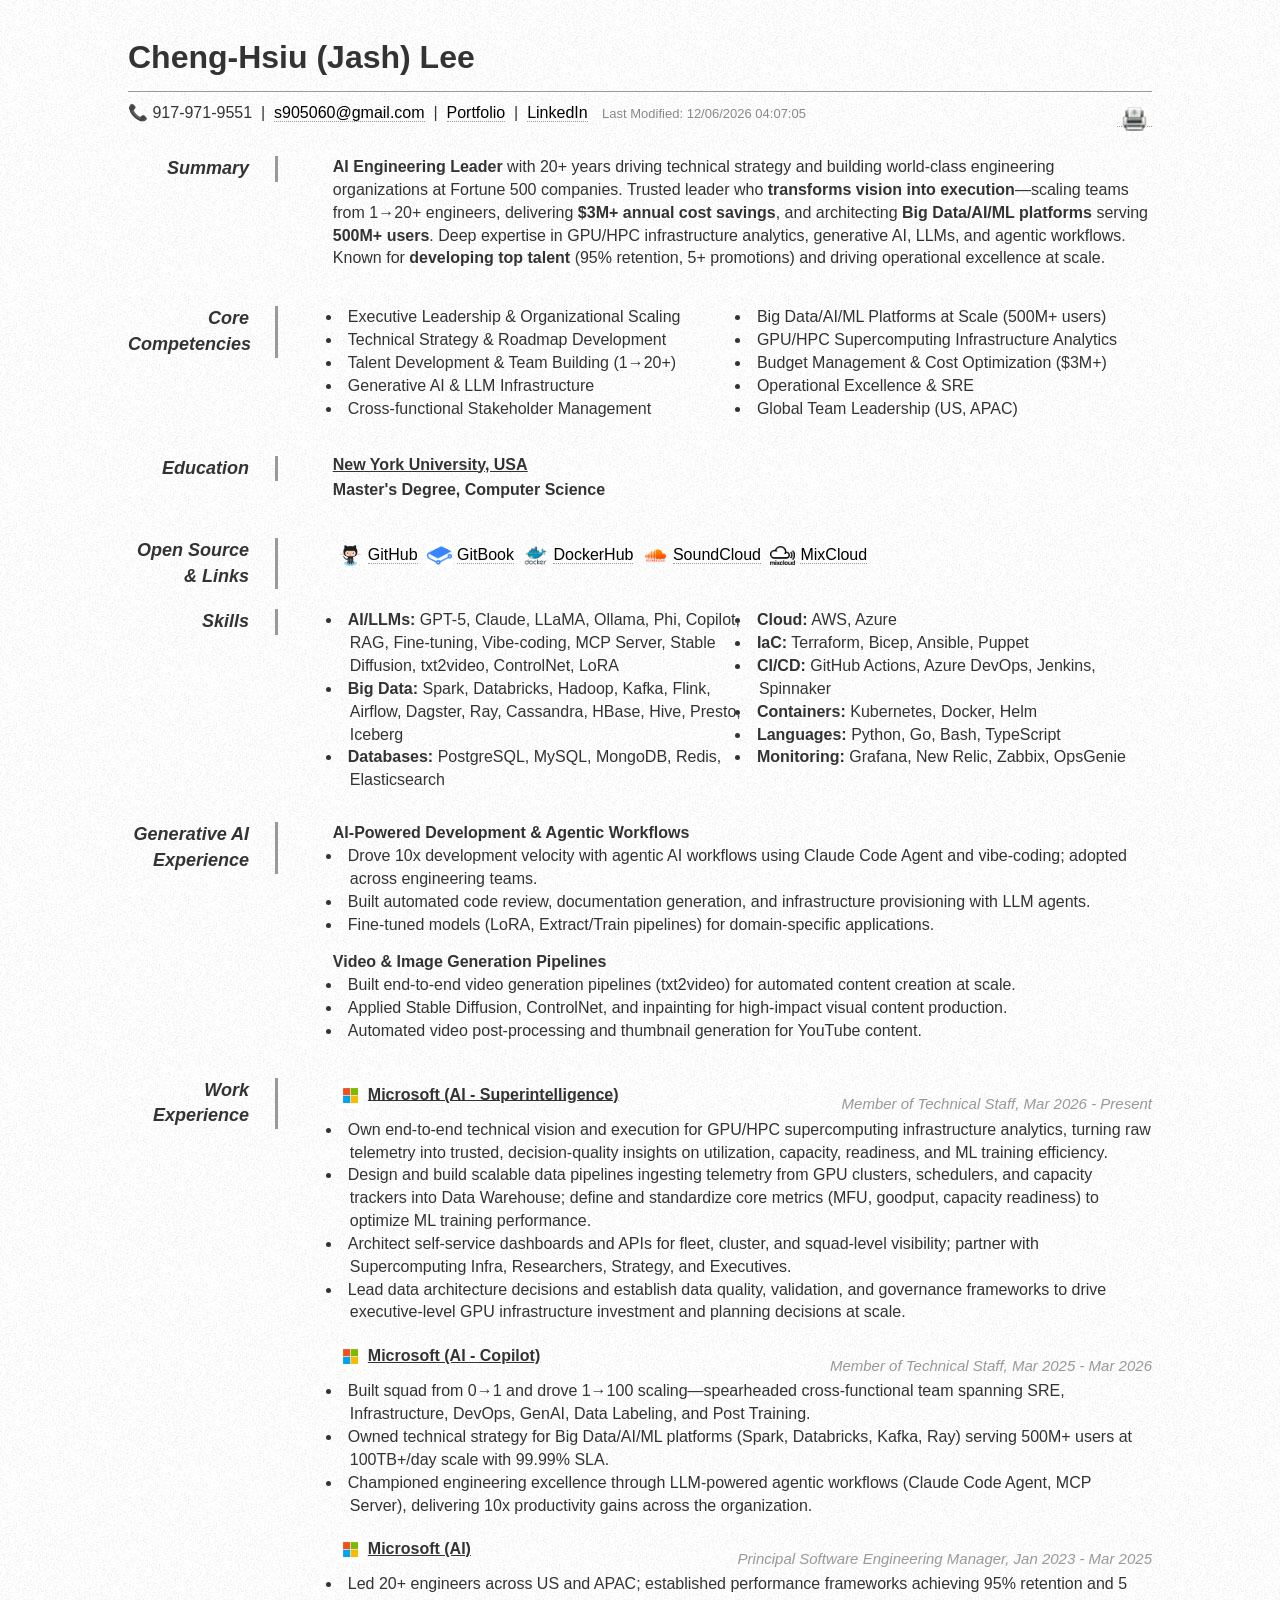
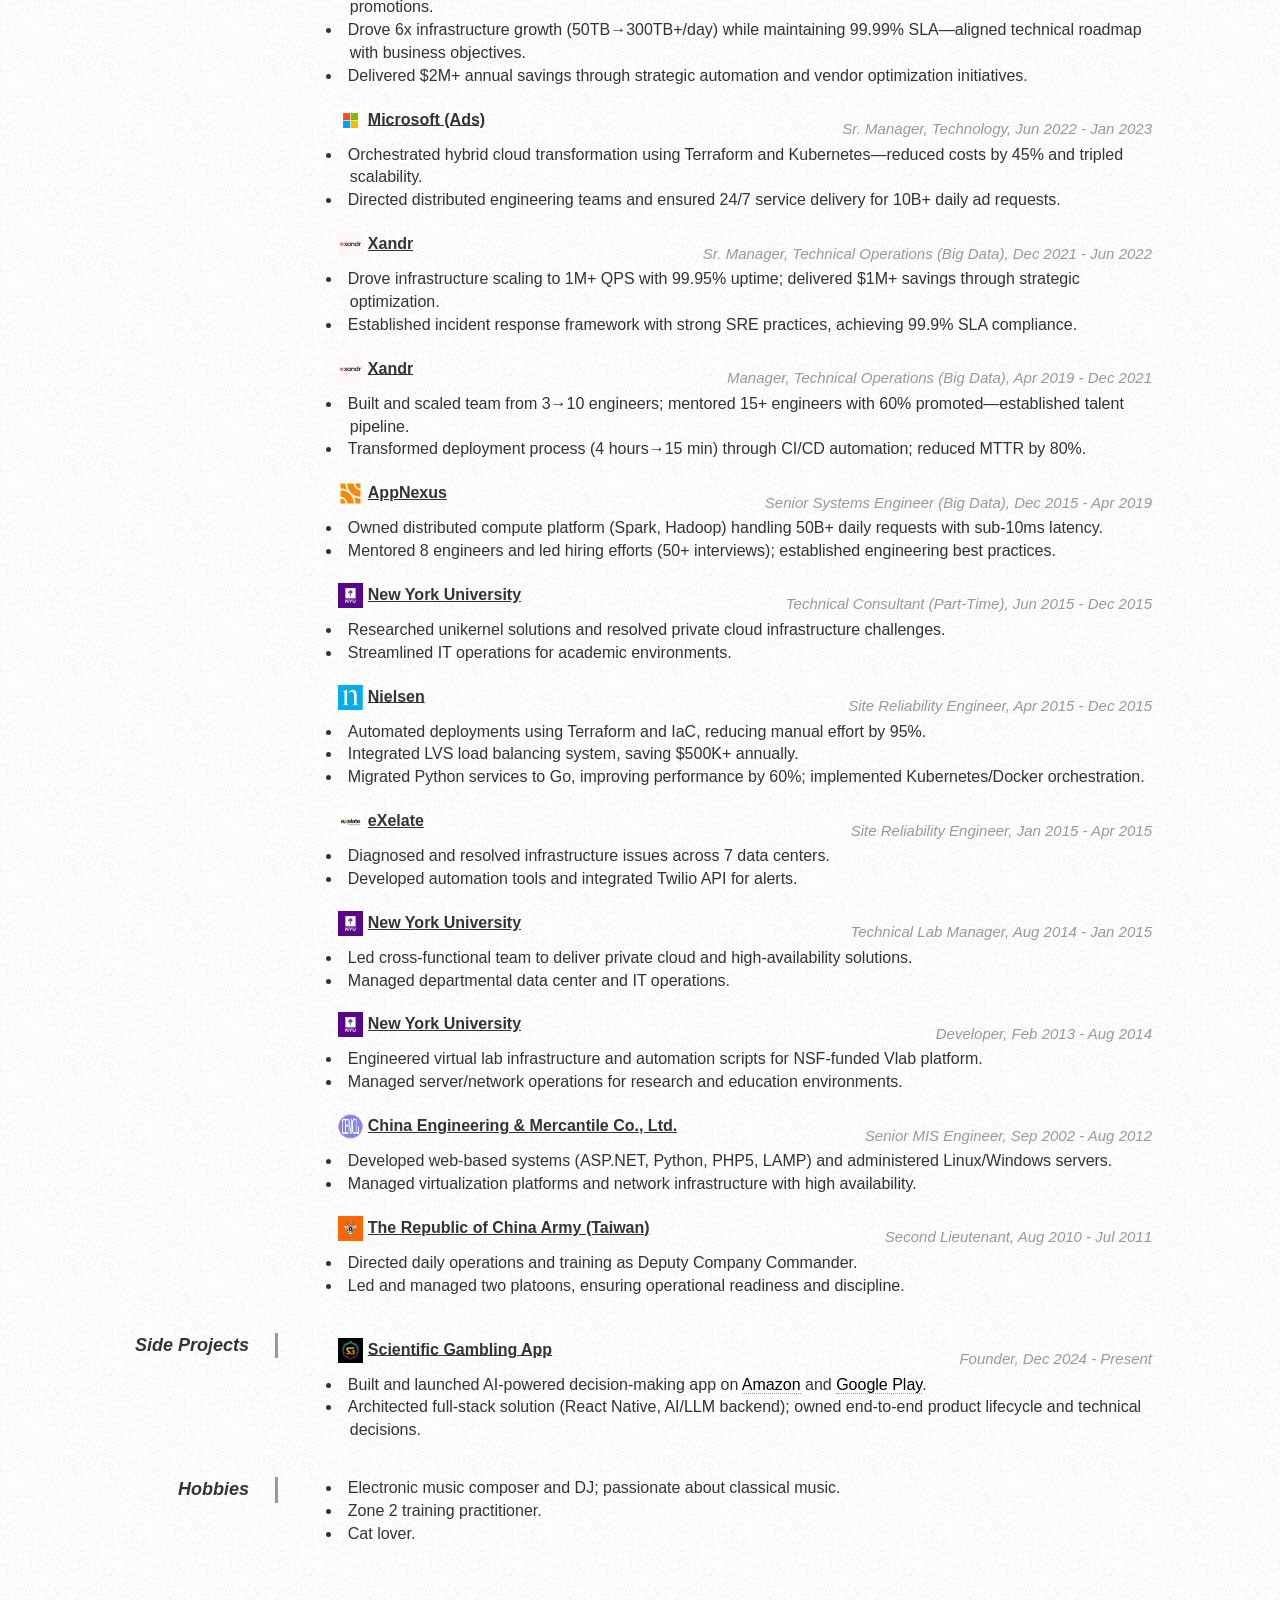
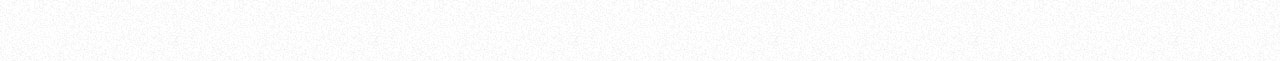
==== index.html @ 0980bc91 "Remove Selected Achievements section, fix tense consistency, update team scaling wording, deduplicat" ====
<!DOCTYPE html PUBLIC "-//W3C//DTD XHTML 1.0 Strict//EN"
"http://www.w3.org/TR/xhtml1/DTD/xhtml1-strict.dtd">

<html xmlns="http://www.w3.org/1999/xhtml" xml:lang="en" lang="en">

<head>
     <meta http-equiv="Content-Type" content="text/html; charset=utf-8"/>
     <meta name="viewport" content="width=device-width, initial-scale=1.0"/>
     <link rel="icon" type="image/png" href="favicon.png"/>
     <link rel='icon' href='favicon.ico' type='image/x-icon'/ >
     <link rel="stylesheet" href="https://maxcdn.bootstrapcdn.com/bootstrap/3.4.1/css/bootstrap.min.css">
     <script src="https://ajax.googleapis.com/ajax/libs/jquery/3.7.1/jquery.min.js"></script>
     <script src="https://maxcdn.bootstrapcdn.com/bootstrap/3.4.1/js/bootstrap.min.js"></script>
     <title>Cheng-Hsiu (Jash) Lee - AI Engineering Leader</title>

     <style type="text/css">
        * { margin: 0; padding: 0; }
        body { font: 16px Helvetica, Sans-Serif; line-height: 22px; background: url(images/noise.jpg); }
        .clear { clear: both; }
        #page-wrap { width: 1024px; margin: 40px auto 60px; }
        #pic { float: right; margin: 0 0 0 0; }
        h1 { margin: 0 0 16px 0; padding: 0 0 16px 0; font-size: 42px; font-weight: bold; letter-spacing: -1%; border-bottom: 1px solid #999; }
        h2 { font-size: 16px; margin: 0 0 6px 0; position: relative; font-weight: bold; text-decoration: underline;}
        h2 span { position: absolute; bottom: 0; right: 0; font-style: italic; font-family: Helvetica, Serif; font-size: 15px; color: #999; font-weight: normal; }
        p { margin: 0 0 16px 0; }
        a { color: #999; text-decoration: none; border-bottom: 1px dotted #999; }
        a:hover { border-bottom-style: solid; color: black; }
        ul { text-indent: -1em; margin: 0 0 15px 17px; }
        ul li { text-indent: -1.5em; list-style-position: inside;}
        #objective { width: 80%; float: left; }
        #objective p { font-family: Helvetica, Serif; font-style: italic; color: #666; }
        dt { font-style: italic; font-weight: bold; font-size: 18px; text-align: right; padding: 0 26px 0 0; width: 150px; float: left; height: 100%; border-right: 3px solid #999;  }
        dd { width: 80%; float: right; }
        dd.clear { float: none; margin: 0; height: 20px; }
        a {color: black;}
        img {width: 25px; margin: 5px;}
        h2 img {height: 25px; margin: 5px;}
        th {text-decoration: underline;}
        td { text-align: left; vertical-align: top;}
        table { TABLE-LAYOUT: fixed; width: 800px; }
        .highlight { background-color: #ffffcc; font-weight: bold; }
     </style>
</head>

<body>

    <div id="page-wrap">

        <!-- Headline for quick recruiter scan -->
        <div style="margin-bottom: 10px;">
            <h1 style="font-size: 32px; margin-bottom: 0;">Cheng-Hsiu (Jash) Lee</h1>
        </div>

        <!-- Modernized Contact Info -->
        <div id="contact-info" class="vcard" style="margin-bottom: 10px;">
            <span class="tel">📞 917-971-9551</span> &nbsp;|&nbsp;
            <a class="email" href="mailto:s905060@gmail.com">s905060@gmail.com</a> &nbsp;|&nbsp;
            <a href="https://s905060.github.io/">Portfolio</a> &nbsp;|&nbsp;
            <a href="https://www.linkedin.com/in/jash-lee-8b174264/" target="_blank">LinkedIn</a>
            <span id="last-modified" style="margin-left:10px; color:#888; font-size:13px;"></span>
            <span style="float:right;"><a href="javascript:window.print()" title="Print"><img src="images/icn-print.jpg" alt="Print" style="vertical-align:middle;"/></a></span>
        </div>

        <div class="clear"></div>
        <dl>
            <dd class="clear"></dd>

            <!-- Eye-catching, impact-focused summary -->
            <dt>Summary</dt>
            <dd>
                <p>
                    <strong>AI Engineering Leader</strong> with 20+ years driving technical strategy and building world-class engineering organizations at Fortune 500 companies. Trusted leader who <b>transforms vision into execution</b>—scaling teams from 1→20+ engineers, delivering <b>$3M+ annual cost savings</b>, and architecting <b>Big Data/AI/ML platforms</b> serving <b>500M+ users</b>. Deep expertise in GPU/HPC infrastructure analytics, generative AI, LLMs, and agentic workflows. Known for <b>developing top talent</b> (95% retention, 5+ promotions) and driving operational excellence at scale.
                </p>
            </dd>

            <!-- Core Competencies for quick recruiter/ATS scan -->
            <dd class="clear"></dd>
            <dt>Core Competencies</dt>
            <dd>
                <ul style="columns:2;-webkit-columns:2;-moz-columns:2;">
                    <li>Executive Leadership & Organizational Scaling</li>
                    <li>Technical Strategy & Roadmap Development</li>
                    <li>Talent Development & Team Building (1→20+)</li>
                    <li>Generative AI & LLM Infrastructure</li>
                    <li>Cross-functional Stakeholder Management</li>
                    <li>Big Data/AI/ML Platforms at Scale (500M+ users)</li>
                    <li>GPU/HPC Supercomputing Infrastructure Analytics</li>
                    <li>Budget Management & Cost Optimization ($3M+)</li>
                    <li>Operational Excellence & SRE</li>
                    <li>Global Team Leadership (US, APAC)</li>
                </ul>
            </dd>

            <dd class="clear"></dd>
            <dt>Education</dt>
            <dd id="education-content">
                <!-- Dynamic content will be generated here -->
                <table style="TABLE-LAYOUT: fixed" width="800" bgcolor="#f7f7f7">
                    <tr>
                        <th><h2>New York University, USA</h2></th>
                    </tr>
                    <tr>
                        <td><p><strong>Master's Degree, Computer Science</strong></p></td>
                    </tr>
                </table>
            </dd>
            <dd class="clear"></dd>
            <dt>Open Source &amp; Links</dt>
            <dd id="opensource-content">
                <!-- Dynamic content will be generated here -->
                <img src="images/github.png" alt="GitHub"><a href="https://github.com/s905060">GitHub</a>
                <img src="images/gitbook.png" alt="GitBook"><a href="https://s905060.gitbooks.io/site-reliability-engineer-handbook">GitBook</a>
                <img src="images/docker.png" alt="DockerHub"><a href="https://hub.docker.com/u/s905060/">DockerHub</a>
                <img src="images/soundcloud.png" alt="SoundCloud"><a href="https://soundcloud.com/s905060">SoundCloud</a>
                <img src="images/mixcloud.png" alt="MixCloud"><a href="https://www.mixcloud.com/jashlee/">MixCloud</a>
            </dd>
            <dd class="clear"></dd>
            <dt>Skills</dt>
            <dd id="skills-content">
                <ul style="columns:2;-webkit-columns:2;-moz-columns:2;margin-bottom:10px;">
                    <li><b>AI/LLMs:</b> GPT-5, Claude, LLaMA, Ollama, Phi, Copilot, RAG, Fine-tuning, Vibe-coding, MCP Server, Stable Diffusion, txt2video, ControlNet, LoRA</li>
                    <li><b>Big Data:</b> Spark, Databricks, Hadoop, Kafka, Flink, Airflow, Dagster, Ray, Cassandra, HBase, Hive, Presto, Iceberg</li>
                    <li><b>Databases:</b> PostgreSQL, MySQL, MongoDB, Redis, Elasticsearch</li>
                    <li><b>Cloud:</b> AWS, Azure</li>
                    <li><b>IaC:</b> Terraform, Bicep, Ansible, Puppet</li>
                    <li><b>CI/CD:</b> GitHub Actions, Azure DevOps, Jenkins, Spinnaker</li>
                    <li><b>Containers:</b> Kubernetes, Docker, Helm</li>
                    <li><b>Languages:</b> Python, Go, Bash, TypeScript</li>
                    <li><b>Monitoring:</b> Grafana, New Relic, Zabbix, OpsGenie</li>
                </ul>
            </dd>

            <dd class="clear"></dd>
            <dt>Generative AI Experience</dt>
            <dd id="genai-content">
                <!-- Dynamic content will be generated here -->
                <strong>AI-Powered Development & Agentic Workflows</strong>
                <ul>
                    <li>Drove 10x development velocity with agentic AI workflows using Claude Code Agent and vibe-coding; adopted across engineering teams.</li>
                    <li>Built automated code review, documentation generation, and infrastructure provisioning with LLM agents.</li>
                    <li>Fine-tuned models (LoRA, Extract/Train pipelines) for domain-specific applications.</li>
                </ul>
                <strong>Video & Image Generation Pipelines</strong>
                <ul>
                    <li>Built end-to-end video generation pipelines (txt2video) for automated content creation at scale.</li>
                    <li>Applied Stable Diffusion, ControlNet, and inpainting for high-impact visual content production.</li>
                    <li>Automated video post-processing and thumbnail generation for YouTube content.</li>
                </ul>
            </dd>

            <dd class="clear"></dd>
            
            <dt>Work Experience</dt>
            <dd id="work-content">
                <!-- Dynamic content will be generated here -->
                <h2><img src="images/microsoft.jpeg" alt="Microsoft">Microsoft (AI - Superintelligence)<span>Member of Technical Staff, Mar 2026 - Present</span></h2>
                <ul>
                    <li>Own end-to-end technical vision and execution for GPU/HPC supercomputing infrastructure analytics, turning raw telemetry into trusted, decision-quality insights on utilization, capacity, readiness, and ML training efficiency.</li>
                    <li>Design and build scalable data pipelines ingesting telemetry from GPU clusters, schedulers, and capacity trackers into Data Warehouse; define and standardize core metrics (MFU, goodput, capacity readiness) to optimize ML training performance.</li>
                    <li>Architect self-service dashboards and APIs for fleet, cluster, and squad-level visibility; partner with Supercomputing Infra, Researchers, Strategy, and Executives.</li>
                    <li>Lead data architecture decisions and establish data quality, validation, and governance frameworks to drive executive-level GPU infrastructure investment and planning decisions at scale.</li>
                </ul>
                
                <h2><img src="images/microsoft.jpeg" alt="Microsoft">Microsoft (AI - Copilot)<span>Member of Technical Staff, Mar 2025 - Mar 2026</span></h2>
                <ul>
                    <li>Built squad from 0→1 and drove 1→100 scaling—spearheaded cross-functional team spanning SRE, Infrastructure, DevOps, GenAI, Data Labeling, and Post Training.</li>
                    <li>Owned technical strategy for Big Data/AI/ML platforms (Spark, Databricks, Kafka, Ray) serving 500M+ users at 100TB+/day scale with 99.99% SLA.</li>
                    <li>Championed engineering excellence through LLM-powered agentic workflows (Claude Code Agent, MCP Server), delivering 10x productivity gains across the organization.</li>
                </ul>
                
                <h2><img src="images/microsoft.jpeg" alt="Microsoft">Microsoft (AI)<span>Principal Software Engineering Manager, Jan 2023 - Mar 2025</span></h2>
                <ul>
                    <li>Led 20+ engineers across US and APAC; established performance frameworks achieving 95% retention and 5 promotions.</li>
                    <li>Drove 6x infrastructure growth (50TB→300TB+/day) while maintaining 99.99% SLA—aligned technical roadmap with business objectives.</li>
                    <li>Delivered $2M+ annual savings through strategic automation and vendor optimization initiatives.</li>
                </ul>
                
                <h2><img src="images/microsoft.jpeg" alt="Microsoft">Microsoft (Ads)<span>Sr. Manager, Technology, Jun 2022 - Jan 2023</span></h2>
                <ul>
                    <li>Orchestrated hybrid cloud transformation using Terraform and Kubernetes—reduced costs by 45% and tripled scalability.</li>
                    <li>Directed distributed engineering teams and ensured 24/7 service delivery for 10B+ daily ad requests.</li>
                </ul>
                
                <h2><img src="images/xandr.jpeg" alt="Xandr">Xandr<span>Sr. Manager, Technical Operations (Big Data), Dec 2021 - Jun 2022</span></h2>
                <ul>
                    <li>Drove infrastructure scaling to 1M+ QPS with 99.95% uptime; delivered $1M+ savings through strategic optimization.</li>
                    <li>Established incident response framework with strong SRE practices, achieving 99.9% SLA compliance.</li>
                </ul>
                
                <h2><img src="images/xandr.jpeg" alt="Xandr">Xandr<span>Manager, Technical Operations (Big Data), Apr 2019 - Dec 2021</span></h2>
                <ul>
                    <li>Built and scaled team from 3→10 engineers; mentored 15+ engineers with 60% promoted—established talent pipeline.</li>
                    <li>Transformed deployment process (4 hours→15 min) through CI/CD automation; reduced MTTR by 80%.</li>
                </ul>
                
                <h2><img src="images/appnexus.png" alt="AppNexus">AppNexus<span>Senior Systems Engineer (Big Data), Dec 2015 - Apr 2019</span></h2>
                <ul>
                    <li>Owned distributed compute platform (Spark, Hadoop) handling 50B+ daily requests with sub-10ms latency.</li>
                    <li>Mentored 8 engineers and led hiring efforts (50+ interviews); established engineering best practices.</li>
                </ul>
                
                <h2><img src="images/nyu.jpeg" alt="NYU">New York University<span>Technical Consultant (Part-Time), Jun 2015 - Dec 2015</span></h2>
                <ul>
                    <li>Researched unikernel solutions and resolved private cloud infrastructure challenges.</li>
                    <li>Streamlined IT operations for academic environments.</li>
                </ul>
                
                <h2><img src="images/nielsen.jpeg" alt="Nielsen">Nielsen<span>Site Reliability Engineer, Apr 2015 - Dec 2015</span></h2>
                <ul>
                    <li>Automated deployments using Terraform and IaC, reducing manual effort by 95%.</li>
                    <li>Integrated LVS load balancing system, saving $500K+ annually.</li>
                    <li>Migrated Python services to Go, improving performance by 60%; implemented Kubernetes/Docker orchestration.</li>
                </ul>
                
                <h2><img src="images/exelate.png" alt="eXelate">eXelate<span>Site Reliability Engineer, Jan 2015 - Apr 2015</span></h2>
                <ul>
                    <li>Diagnosed and resolved infrastructure issues across 7 data centers.</li>
                    <li>Developed automation tools and integrated Twilio API for alerts.</li>
                </ul>
                
                <h2><img src="images/nyu.jpeg" alt="NYU">New York University<span>Technical Lab Manager, Aug 2014 - Jan 2015</span></h2>
                <ul>
                    <li>Led cross-functional team to deliver private cloud and high-availability solutions.</li>
                    <li>Managed departmental data center and IT operations.</li>
                </ul>
                
                <h2><img src="images/nyu.jpeg" alt="NYU">New York University<span>Developer, Feb 2013 - Aug 2014</span></h2>
                <ul>
                    <li>Engineered virtual lab infrastructure and automation scripts for NSF-funded Vlab platform.</li>
                    <li>Managed server/network operations for research and education environments.</li>
                </ul>
                
                <h2><img src="images/cemcl.jpeg" alt="CEMCL">China Engineering & Mercantile Co., Ltd.<span>Senior MIS Engineer, Sep 2002 - Aug 2012</span></h2>
                <ul>
                    <li>Developed web-based systems (ASP.NET, Python, PHP5, LAMP) and administered Linux/Windows servers.</li>
                    <li>Managed virtualization platforms and network infrastructure with high availability.</li>
                </ul>
                
                <h2><img src="images/taiwan.png" alt="Taiwan">The Republic of China Army (Taiwan)<span>Second Lieutenant, Aug 2010 - Jul 2011</span></h2>
                <ul>
                    <li>Directed daily operations and training as Deputy Company Commander.</li>
                    <li>Led and managed two platoons, ensuring operational readiness and discipline.</li>
                </ul>
            </dd>
            
            <dd class="clear"></dd>
            
            <dt>Side Projects</dt>
            <dd>
                <h2><img src="images/sg.png" alt="Scientific Gambling">Scientific Gambling App<span>Founder, Dec 2024 - Present</span></h2>
                <ul>
                    <li>Built and launched AI-powered decision-making app on <a href="https://www.amazon.com/gp/product/B0DRM5W3SB" target="_blank">Amazon</a> and <a href="https://play.google.com/store/apps/details?id=com.s905060.ScientificGambling" target="_blank">Google Play</a>.</li>
                    <li>Architected full-stack solution (React Native, AI/LLM backend); owned end-to-end product lifecycle and technical decisions.</li>
                </ul>
            </dd>
            <dd class="clear"></dd>

            <dt>Hobbies</dt>
            <dd id="hobbies-content">
                <!-- Dynamic content will be generated here -->
                <ul>
                    <li>Electronic music composer and DJ; passionate about classical music.</li>
                    <li>Zone 2 training practitioner.</li>
                    <li>Cat lover.</li>
                </ul>
            </dd>
            <dd class="clear"></dd>
        </dl>
        <div class="clear"></div>
    </div>
</body>

<script src="scripts.js"></script>
<script>
    // Set last modified date next to location
    document.addEventListener('DOMContentLoaded', function() {
        var date = document.lastModified;
        var lastModSpan = document.getElementById('last-modified');
        if (lastModSpan) {
            lastModSpan.textContent = "Last Modified: " + date;
        }
    });
</script>

</html>
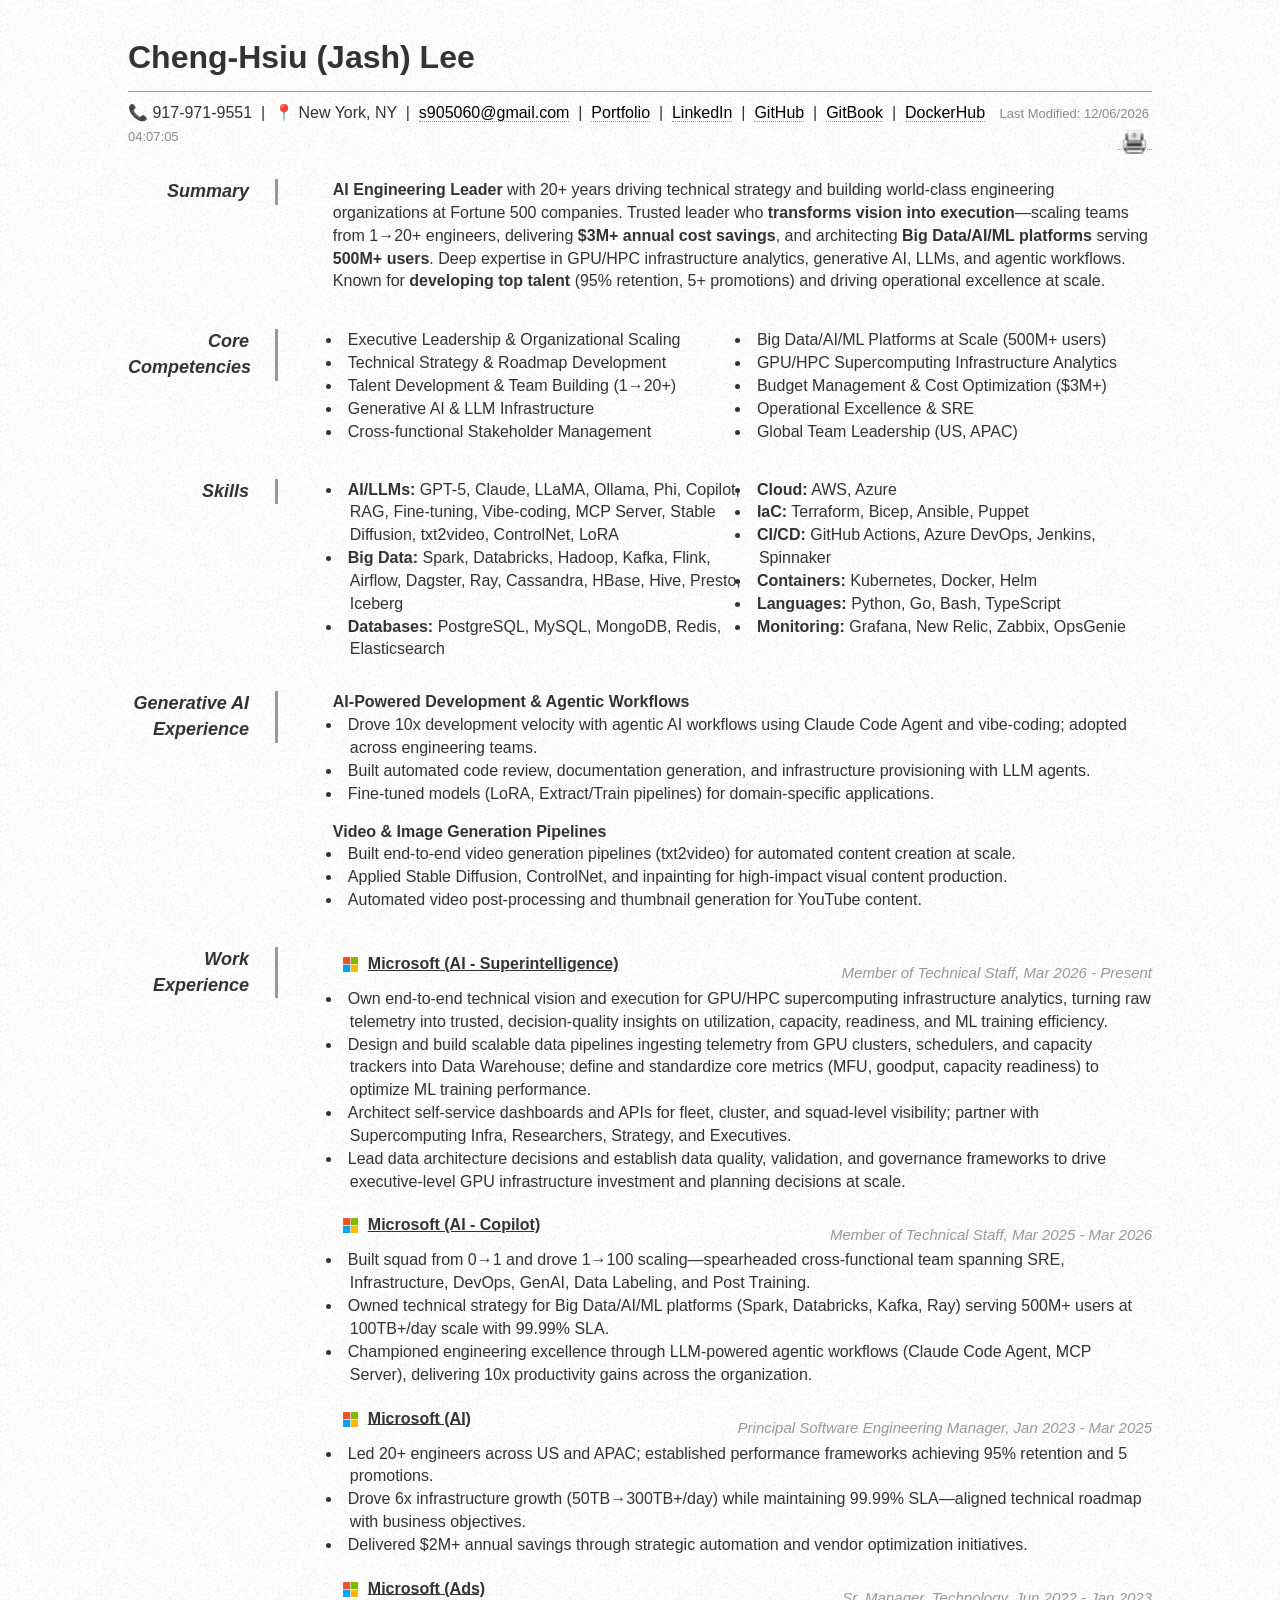
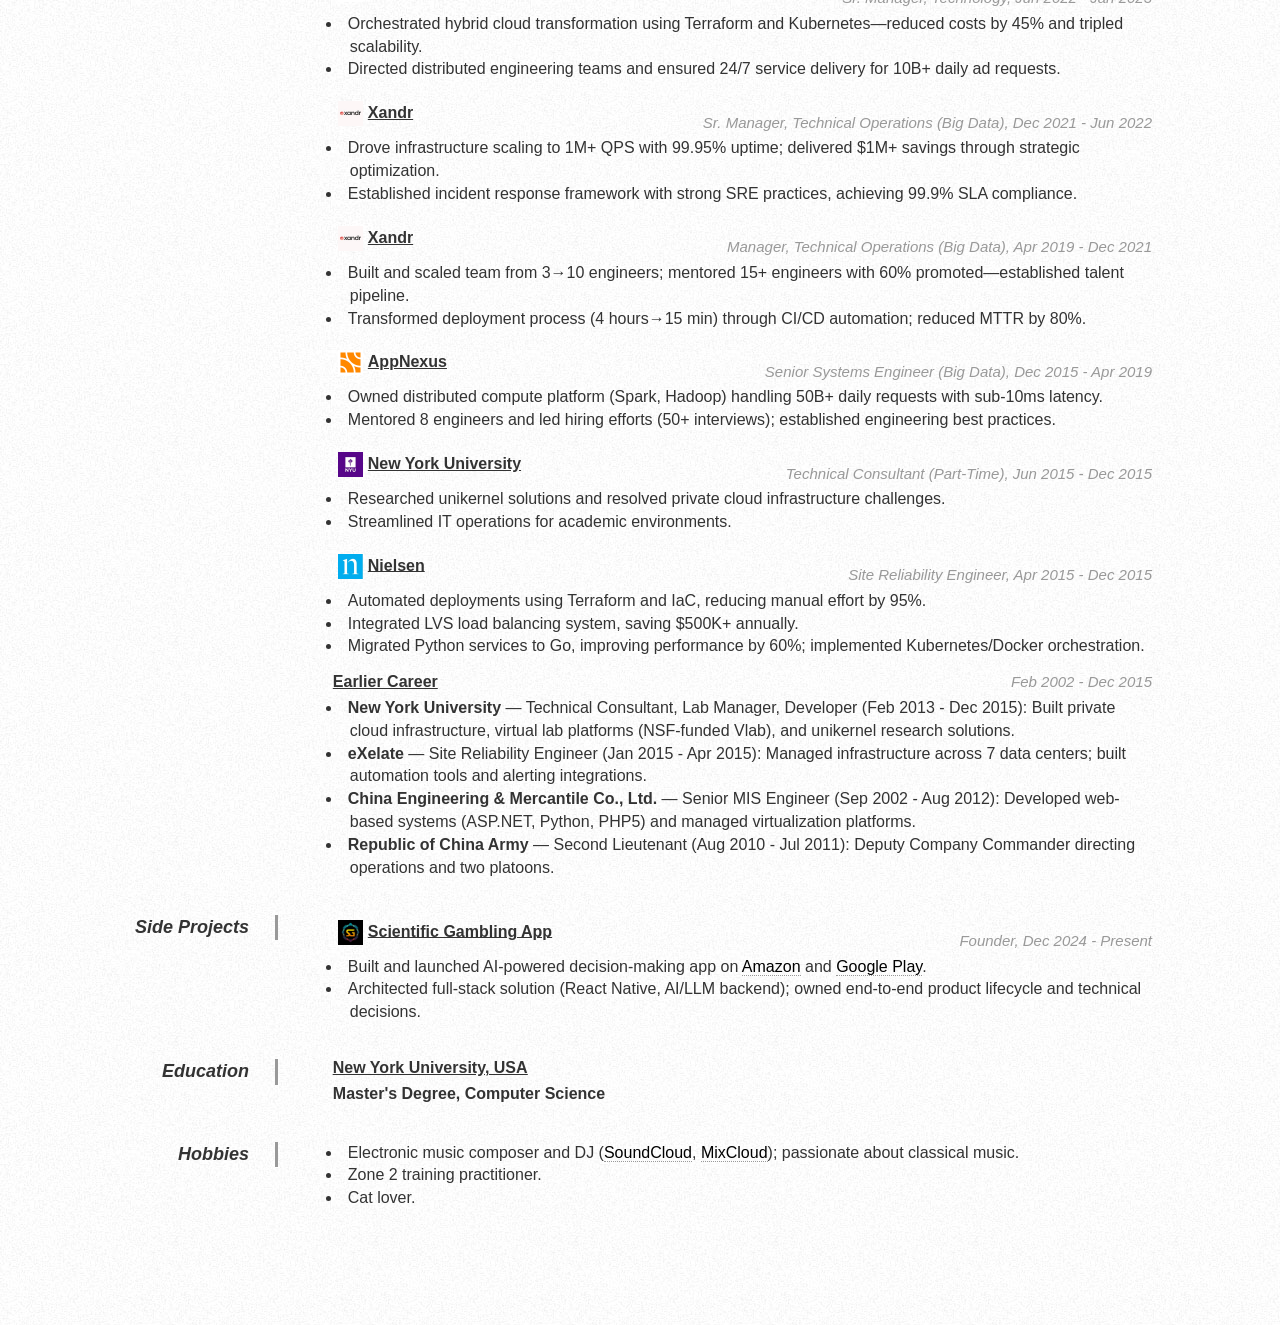
==== commit 472b5210: "Modern resume optimization: reorder sections, consolidate links, compact early career, move Educatio" ====
--- a/index.html
+++ b/index.html
@@ -54,9 +54,13 @@
         <!-- Modernized Contact Info -->
         <div id="contact-info" class="vcard" style="margin-bottom: 10px;">
             <span class="tel">📞 917-971-9551</span> &nbsp;|&nbsp;
+            📍 New York, NY &nbsp;|&nbsp;
             <a class="email" href="mailto:s905060@gmail.com">s905060@gmail.com</a> &nbsp;|&nbsp;
             <a href="https://s905060.github.io/">Portfolio</a> &nbsp;|&nbsp;
-            <a href="https://www.linkedin.com/in/jash-lee-8b174264/" target="_blank">LinkedIn</a>
+            <a href="https://www.linkedin.com/in/jash-lee-8b174264/" target="_blank">LinkedIn</a> &nbsp;|&nbsp;
+            <a href="https://github.com/s905060" target="_blank">GitHub</a> &nbsp;|&nbsp;
+            <a href="https://s905060.gitbooks.io/site-reliability-engineer-handbook" target="_blank">GitBook</a> &nbsp;|&nbsp;
+            <a href="https://hub.docker.com/u/s905060/" target="_blank">DockerHub</a>
             <span id="last-modified" style="margin-left:10px; color:#888; font-size:13px;"></span>
             <span style="float:right;"><a href="javascript:window.print()" title="Print"><img src="images/icn-print.jpg" alt="Print" style="vertical-align:middle;"/></a></span>
         </div>
@@ -91,29 +95,6 @@
                 </ul>
             </dd>
 
-            <dd class="clear"></dd>
-            <dt>Education</dt>
-            <dd id="education-content">
-                <!-- Dynamic content will be generated here -->
-                <table style="TABLE-LAYOUT: fixed" width="800" bgcolor="#f7f7f7">
-                    <tr>
-                        <th><h2>New York University, USA</h2></th>
-                    </tr>
-                    <tr>
-                        <td><p><strong>Master's Degree, Computer Science</strong></p></td>
-                    </tr>
-                </table>
-            </dd>
-            <dd class="clear"></dd>
-            <dt>Open Source &amp; Links</dt>
-            <dd id="opensource-content">
-                <!-- Dynamic content will be generated here -->
-                <img src="images/github.png" alt="GitHub"><a href="https://github.com/s905060">GitHub</a>
-                <img src="images/gitbook.png" alt="GitBook"><a href="https://s905060.gitbooks.io/site-reliability-engineer-handbook">GitBook</a>
-                <img src="images/docker.png" alt="DockerHub"><a href="https://hub.docker.com/u/s905060/">DockerHub</a>
-                <img src="images/soundcloud.png" alt="SoundCloud"><a href="https://soundcloud.com/s905060">SoundCloud</a>
-                <img src="images/mixcloud.png" alt="MixCloud"><a href="https://www.mixcloud.com/jashlee/">MixCloud</a>
-            </dd>
             <dd class="clear"></dd>
             <dt>Skills</dt>
             <dd id="skills-content">
@@ -212,34 +193,12 @@
                     <li>Migrated Python services to Go, improving performance by 60%; implemented Kubernetes/Docker orchestration.</li>
                 </ul>
                 
-                <h2><img src="images/exelate.png" alt="eXelate">eXelate<span>Site Reliability Engineer, Jan 2015 - Apr 2015</span></h2>
-                <ul>
-                    <li>Diagnosed and resolved infrastructure issues across 7 data centers.</li>
-                    <li>Developed automation tools and integrated Twilio API for alerts.</li>
-                </ul>
-                
-                <h2><img src="images/nyu.jpeg" alt="NYU">New York University<span>Technical Lab Manager, Aug 2014 - Jan 2015</span></h2>
-                <ul>
-                    <li>Led cross-functional team to deliver private cloud and high-availability solutions.</li>
-                    <li>Managed departmental data center and IT operations.</li>
-                </ul>
-                
-                <h2><img src="images/nyu.jpeg" alt="NYU">New York University<span>Developer, Feb 2013 - Aug 2014</span></h2>
-                <ul>
-                    <li>Engineered virtual lab infrastructure and automation scripts for NSF-funded Vlab platform.</li>
-                    <li>Managed server/network operations for research and education environments.</li>
-                </ul>
-                
-                <h2><img src="images/cemcl.jpeg" alt="CEMCL">China Engineering & Mercantile Co., Ltd.<span>Senior MIS Engineer, Sep 2002 - Aug 2012</span></h2>
-                <ul>
-                    <li>Developed web-based systems (ASP.NET, Python, PHP5, LAMP) and administered Linux/Windows servers.</li>
-                    <li>Managed virtualization platforms and network infrastructure with high availability.</li>
-                </ul>
-                
-                <h2><img src="images/taiwan.png" alt="Taiwan">The Republic of China Army (Taiwan)<span>Second Lieutenant, Aug 2010 - Jul 2011</span></h2>
-                <ul>
-                    <li>Directed daily operations and training as Deputy Company Commander.</li>
-                    <li>Led and managed two platoons, ensuring operational readiness and discipline.</li>
+                <h2>Earlier Career<span>Feb 2002 - Dec 2015</span></h2>
+                <ul>
+                    <li><b>New York University</b> — Technical Consultant, Lab Manager, Developer (Feb 2013 - Dec 2015): Built private cloud infrastructure, virtual lab platforms (NSF-funded Vlab), and unikernel research solutions.</li>
+                    <li><b>eXelate</b> — Site Reliability Engineer (Jan 2015 - Apr 2015): Managed infrastructure across 7 data centers; built automation tools and alerting integrations.</li>
+                    <li><b>China Engineering &amp; Mercantile Co., Ltd.</b> — Senior MIS Engineer (Sep 2002 - Aug 2012): Developed web-based systems (ASP.NET, Python, PHP5) and managed virtualization platforms.</li>
+                    <li><b>Republic of China Army</b> — Second Lieutenant (Aug 2010 - Jul 2011): Deputy Company Commander directing operations and two platoons.</li>
                 </ul>
             </dd>
             
@@ -252,6 +211,19 @@
                     <li>Built and launched AI-powered decision-making app on <a href="https://www.amazon.com/gp/product/B0DRM5W3SB" target="_blank">Amazon</a> and <a href="https://play.google.com/store/apps/details?id=com.s905060.ScientificGambling" target="_blank">Google Play</a>.</li>
                     <li>Architected full-stack solution (React Native, AI/LLM backend); owned end-to-end product lifecycle and technical decisions.</li>
                 </ul>
+            </dd>
+            <dd class="clear"></dd>
+
+            <dt>Education</dt>
+            <dd>
+                <table style="TABLE-LAYOUT: fixed" width="800" bgcolor="#f7f7f7">
+                    <tr>
+                        <th><h2>New York University, USA</h2></th>
+                    </tr>
+                    <tr>
+                        <td><p><strong>Master's Degree, Computer Science</strong></p></td>
+                    </tr>
+                </table>
             </dd>
             <dd class="clear"></dd>
 
@@ -259,7 +231,7 @@
             <dd id="hobbies-content">
                 <!-- Dynamic content will be generated here -->
                 <ul>
-                    <li>Electronic music composer and DJ; passionate about classical music.</li>
+                    <li>Electronic music composer and DJ (<a href="https://soundcloud.com/s905060" target="_blank">SoundCloud</a>, <a href="https://www.mixcloud.com/jashlee/" target="_blank">MixCloud</a>); passionate about classical music.</li>
                     <li>Zone 2 training practitioner.</li>
                     <li>Cat lover.</li>
                 </ul>
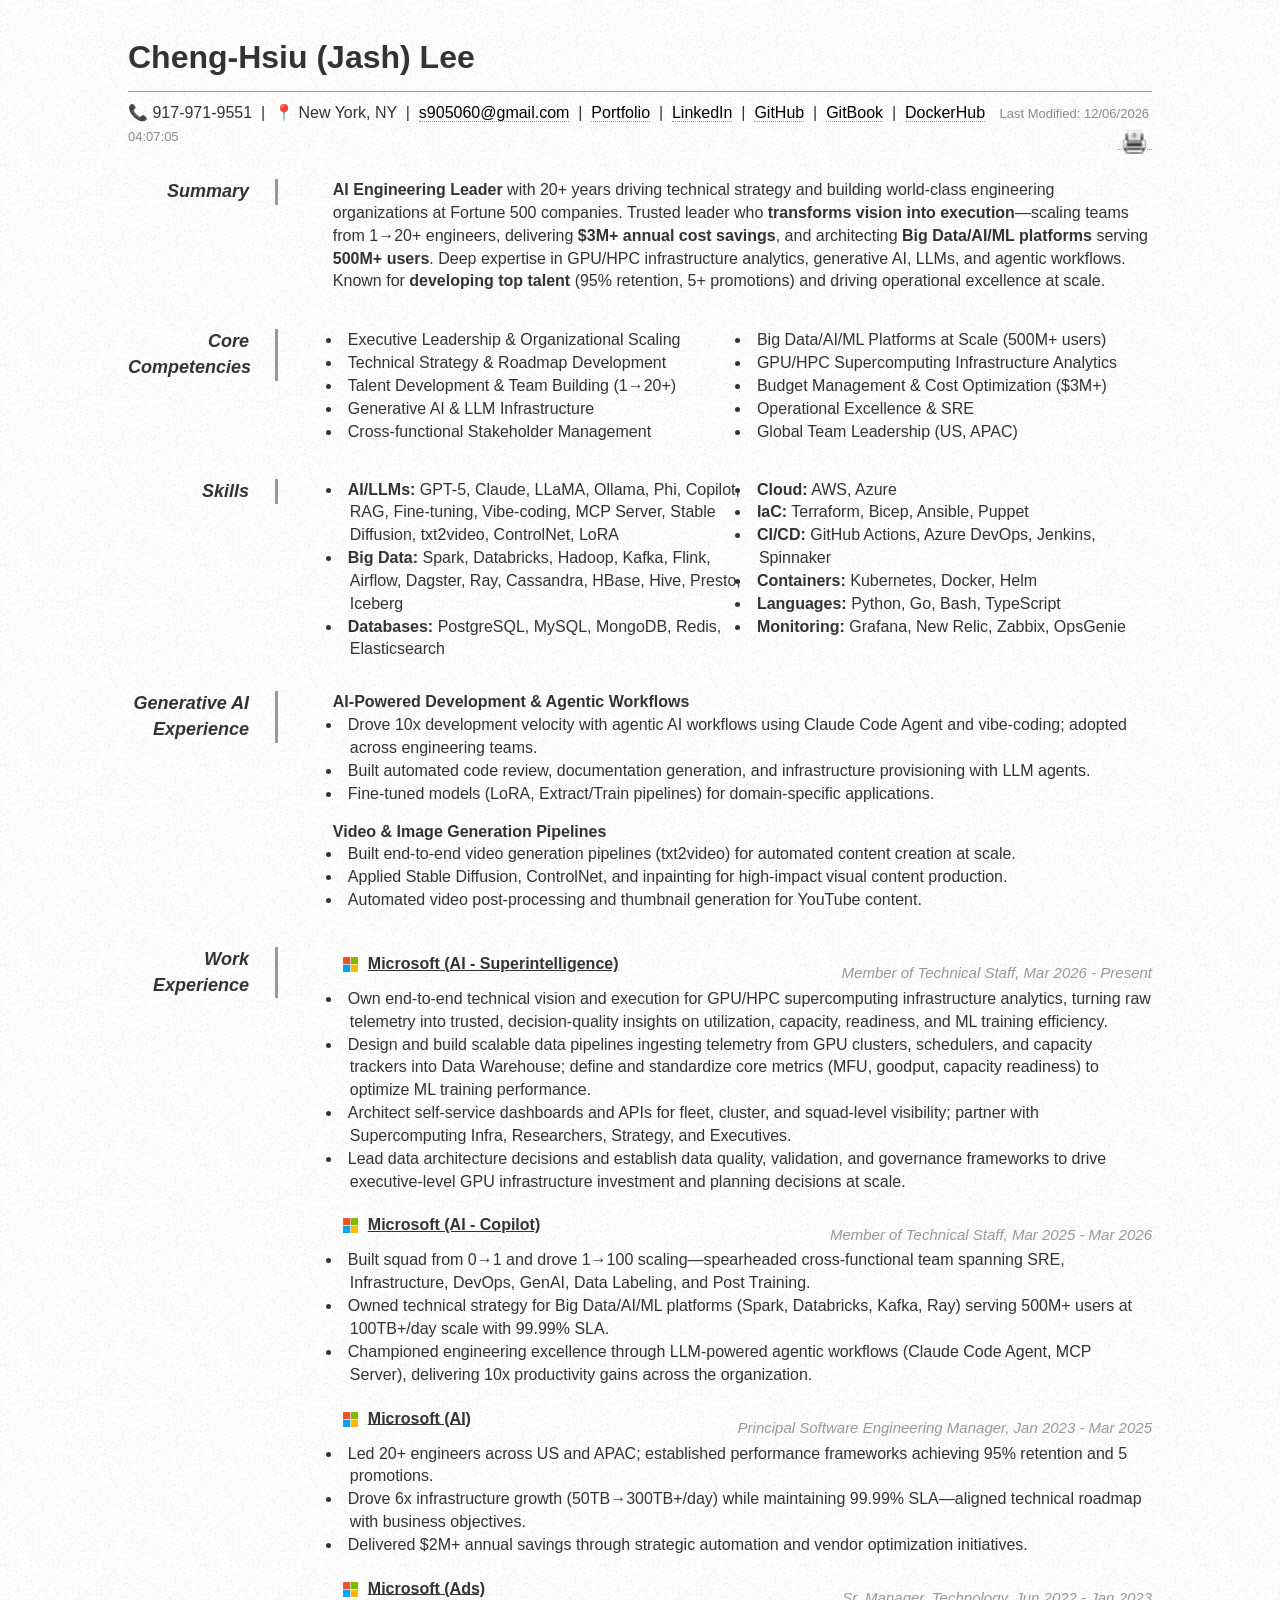
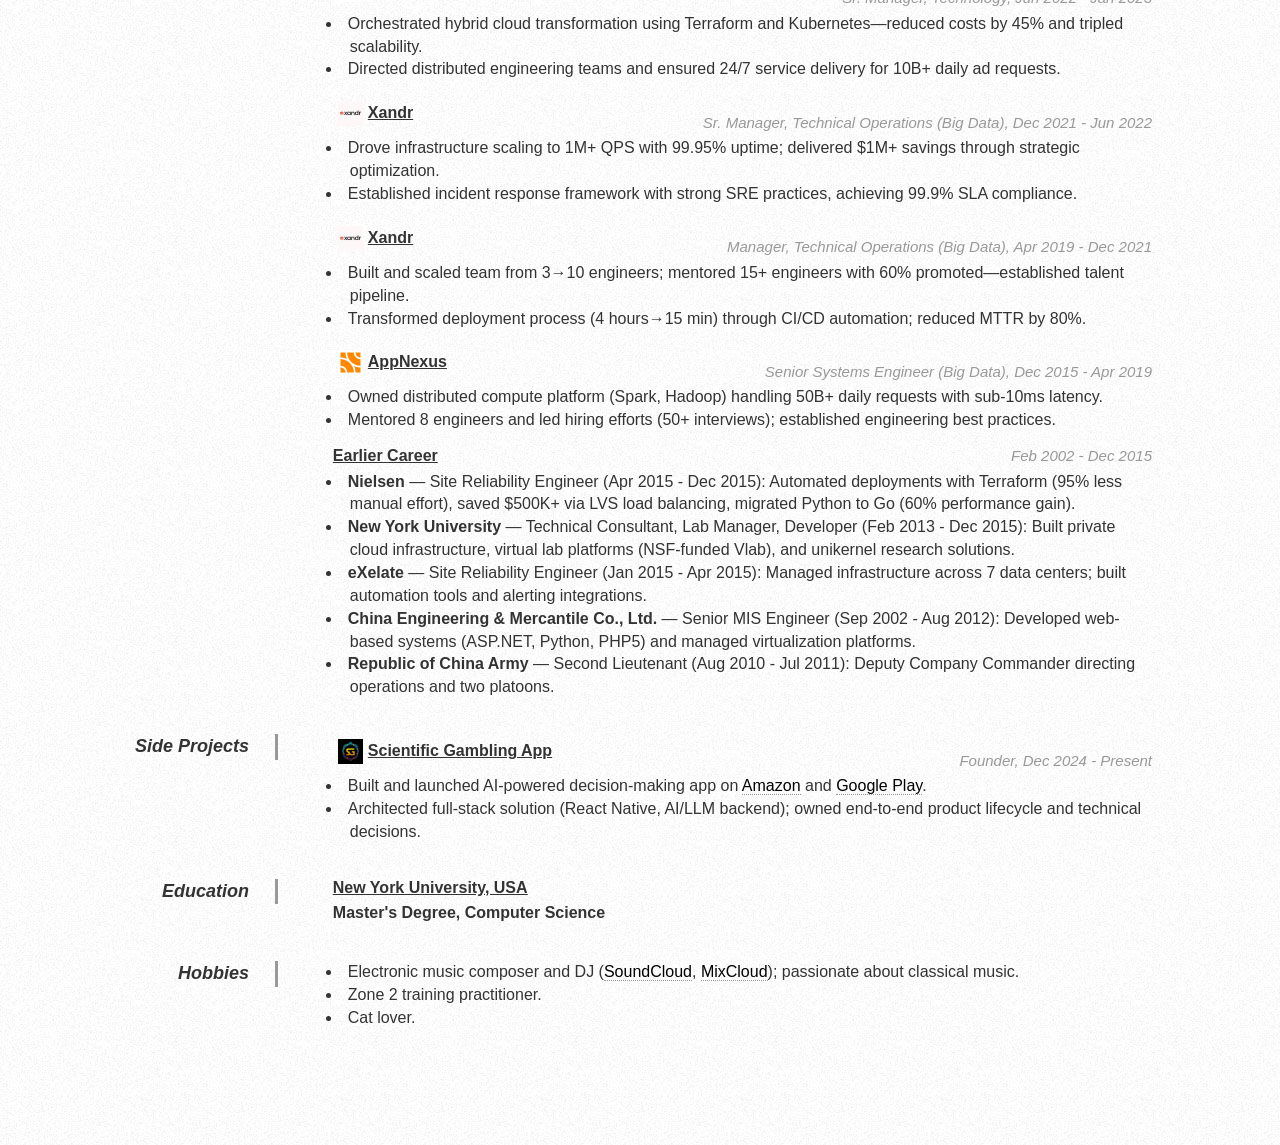
==== commit e7f200d1: "Roll up Nielsen and NYU Consultant into Earlier Career section" ====
--- a/index.html
+++ b/index.html
@@ -180,21 +180,9 @@
                     <li>Mentored 8 engineers and led hiring efforts (50+ interviews); established engineering best practices.</li>
                 </ul>
                 
-                <h2><img src="images/nyu.jpeg" alt="NYU">New York University<span>Technical Consultant (Part-Time), Jun 2015 - Dec 2015</span></h2>
-                <ul>
-                    <li>Researched unikernel solutions and resolved private cloud infrastructure challenges.</li>
-                    <li>Streamlined IT operations for academic environments.</li>
-                </ul>
-                
-                <h2><img src="images/nielsen.jpeg" alt="Nielsen">Nielsen<span>Site Reliability Engineer, Apr 2015 - Dec 2015</span></h2>
-                <ul>
-                    <li>Automated deployments using Terraform and IaC, reducing manual effort by 95%.</li>
-                    <li>Integrated LVS load balancing system, saving $500K+ annually.</li>
-                    <li>Migrated Python services to Go, improving performance by 60%; implemented Kubernetes/Docker orchestration.</li>
-                </ul>
-                
                 <h2>Earlier Career<span>Feb 2002 - Dec 2015</span></h2>
                 <ul>
+                    <li><b>Nielsen</b> — Site Reliability Engineer (Apr 2015 - Dec 2015): Automated deployments with Terraform (95% less manual effort), saved $500K+ via LVS load balancing, migrated Python to Go (60% performance gain).</li>
                     <li><b>New York University</b> — Technical Consultant, Lab Manager, Developer (Feb 2013 - Dec 2015): Built private cloud infrastructure, virtual lab platforms (NSF-funded Vlab), and unikernel research solutions.</li>
                     <li><b>eXelate</b> — Site Reliability Engineer (Jan 2015 - Apr 2015): Managed infrastructure across 7 data centers; built automation tools and alerting integrations.</li>
                     <li><b>China Engineering &amp; Mercantile Co., Ltd.</b> — Senior MIS Engineer (Sep 2002 - Aug 2012): Developed web-based systems (ASP.NET, Python, PHP5) and managed virtualization platforms.</li>
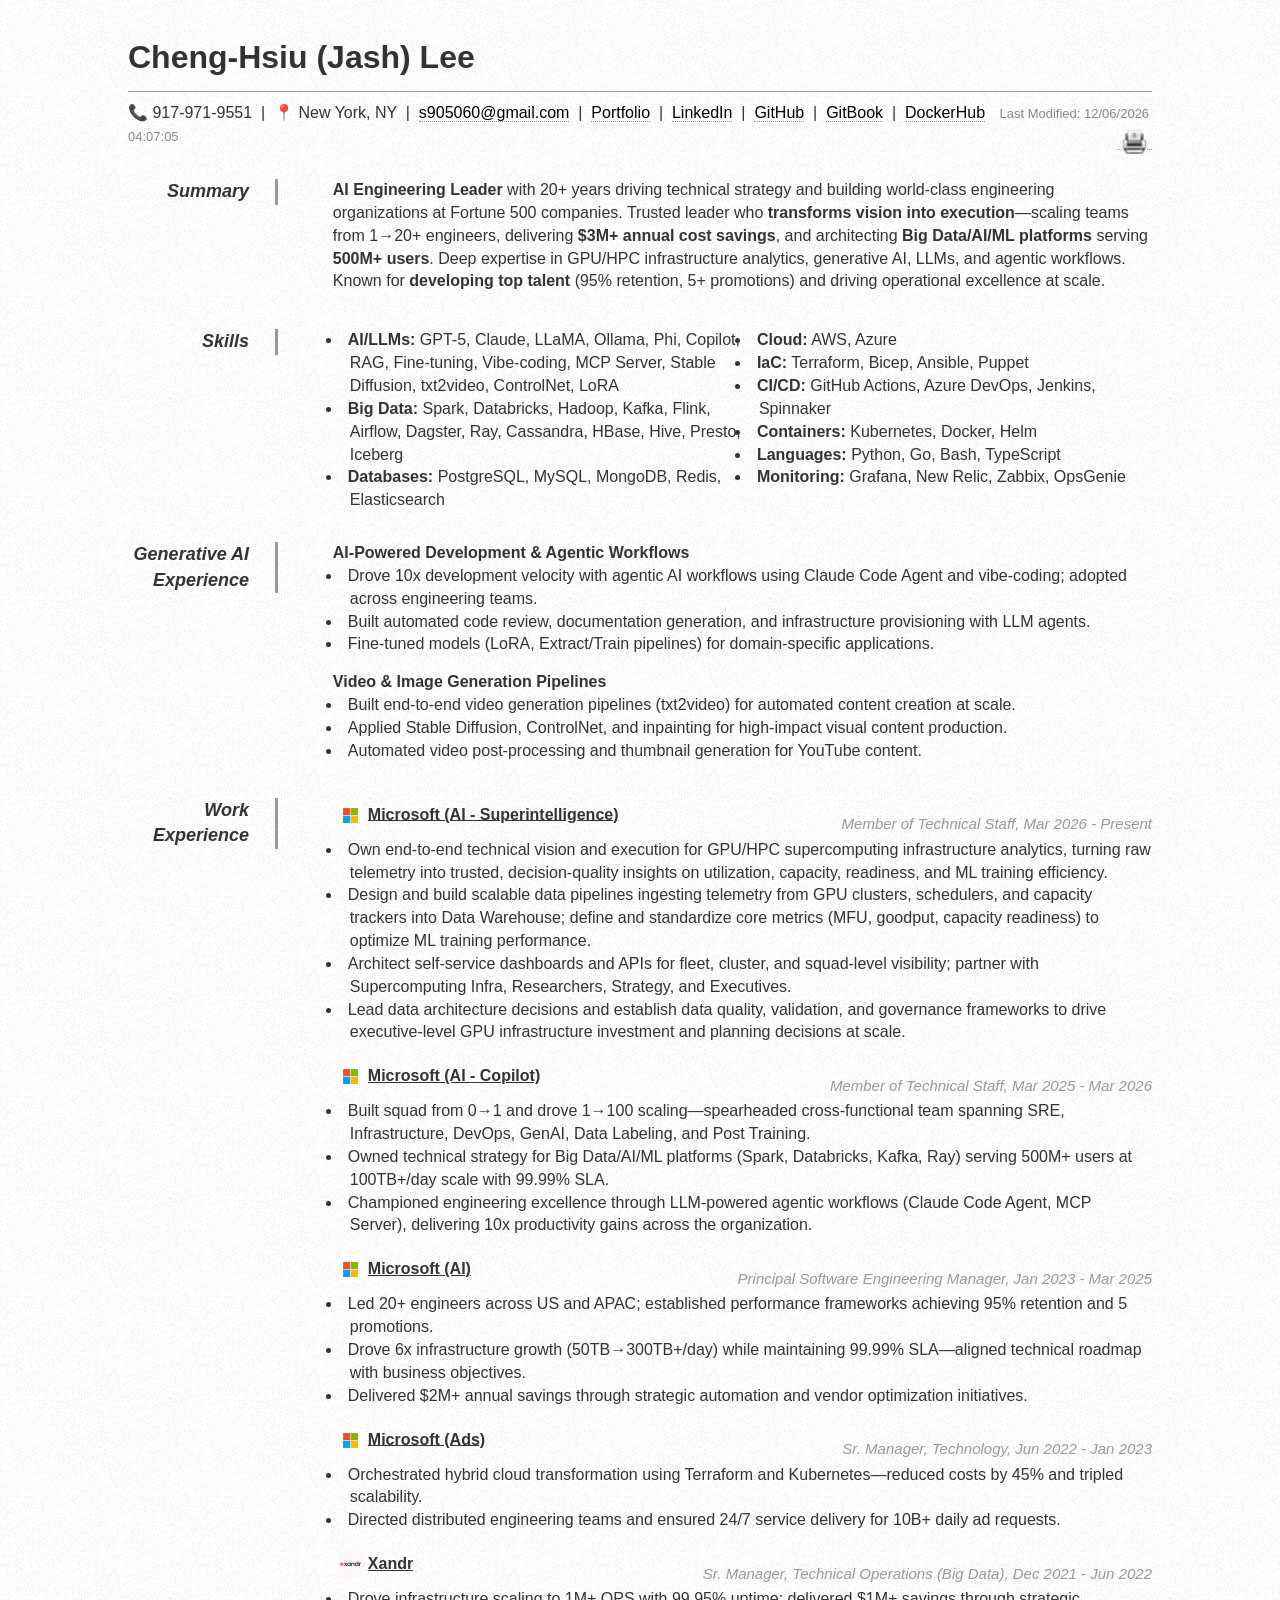
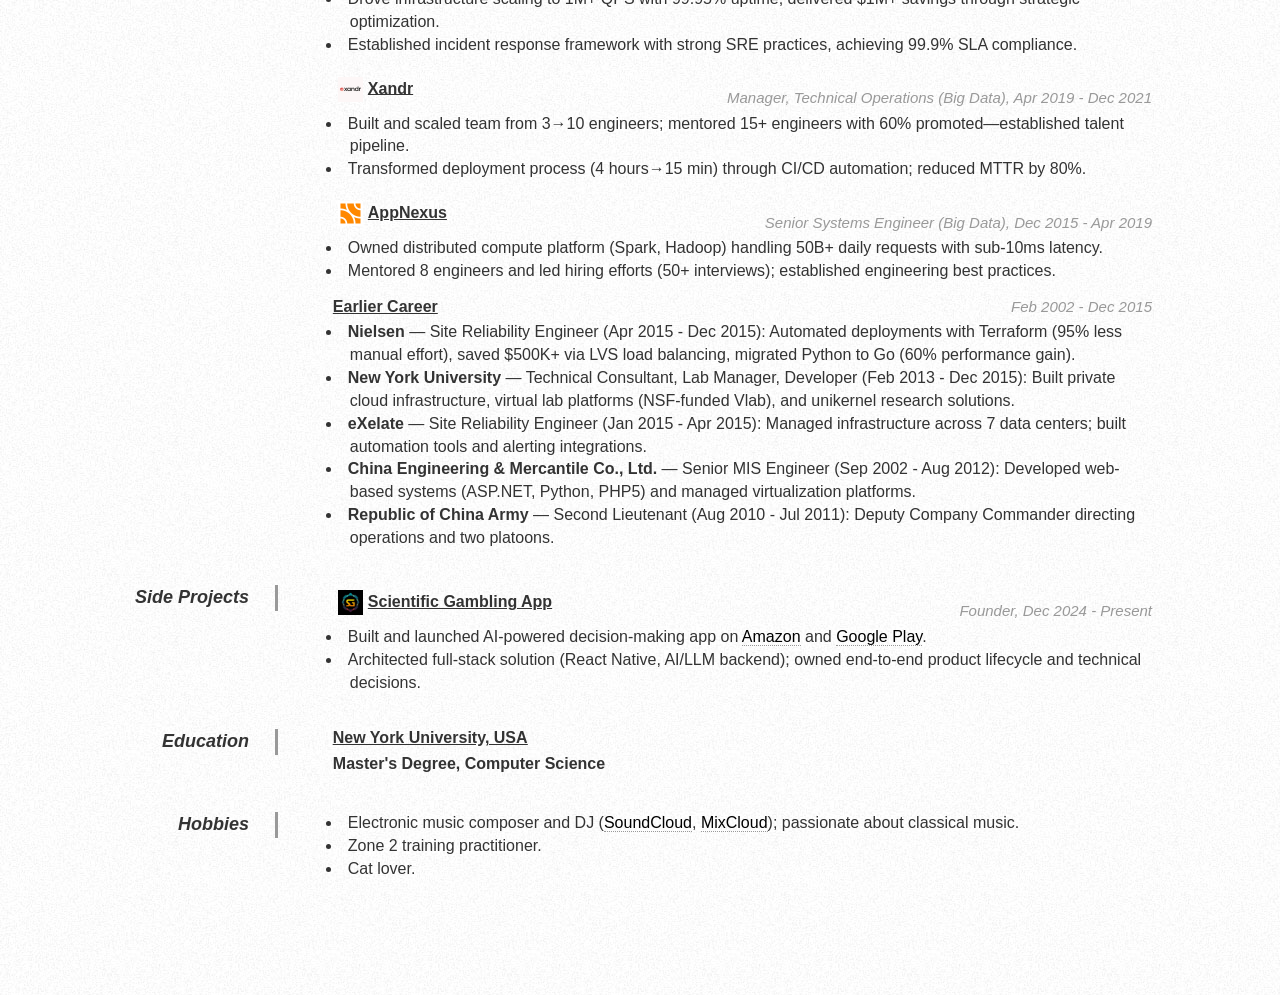
==== commit 59ae89ef: "Remove Core Competencies section (redundant with Summary)" ====
--- a/index.html
+++ b/index.html
@@ -77,24 +77,6 @@
                 </p>
             </dd>
 
-            <!-- Core Competencies for quick recruiter/ATS scan -->
-            <dd class="clear"></dd>
-            <dt>Core Competencies</dt>
-            <dd>
-                <ul style="columns:2;-webkit-columns:2;-moz-columns:2;">
-                    <li>Executive Leadership & Organizational Scaling</li>
-                    <li>Technical Strategy & Roadmap Development</li>
-                    <li>Talent Development & Team Building (1→20+)</li>
-                    <li>Generative AI & LLM Infrastructure</li>
-                    <li>Cross-functional Stakeholder Management</li>
-                    <li>Big Data/AI/ML Platforms at Scale (500M+ users)</li>
-                    <li>GPU/HPC Supercomputing Infrastructure Analytics</li>
-                    <li>Budget Management & Cost Optimization ($3M+)</li>
-                    <li>Operational Excellence & SRE</li>
-                    <li>Global Team Leadership (US, APAC)</li>
-                </ul>
-            </dd>
-
             <dd class="clear"></dd>
             <dt>Skills</dt>
             <dd id="skills-content">
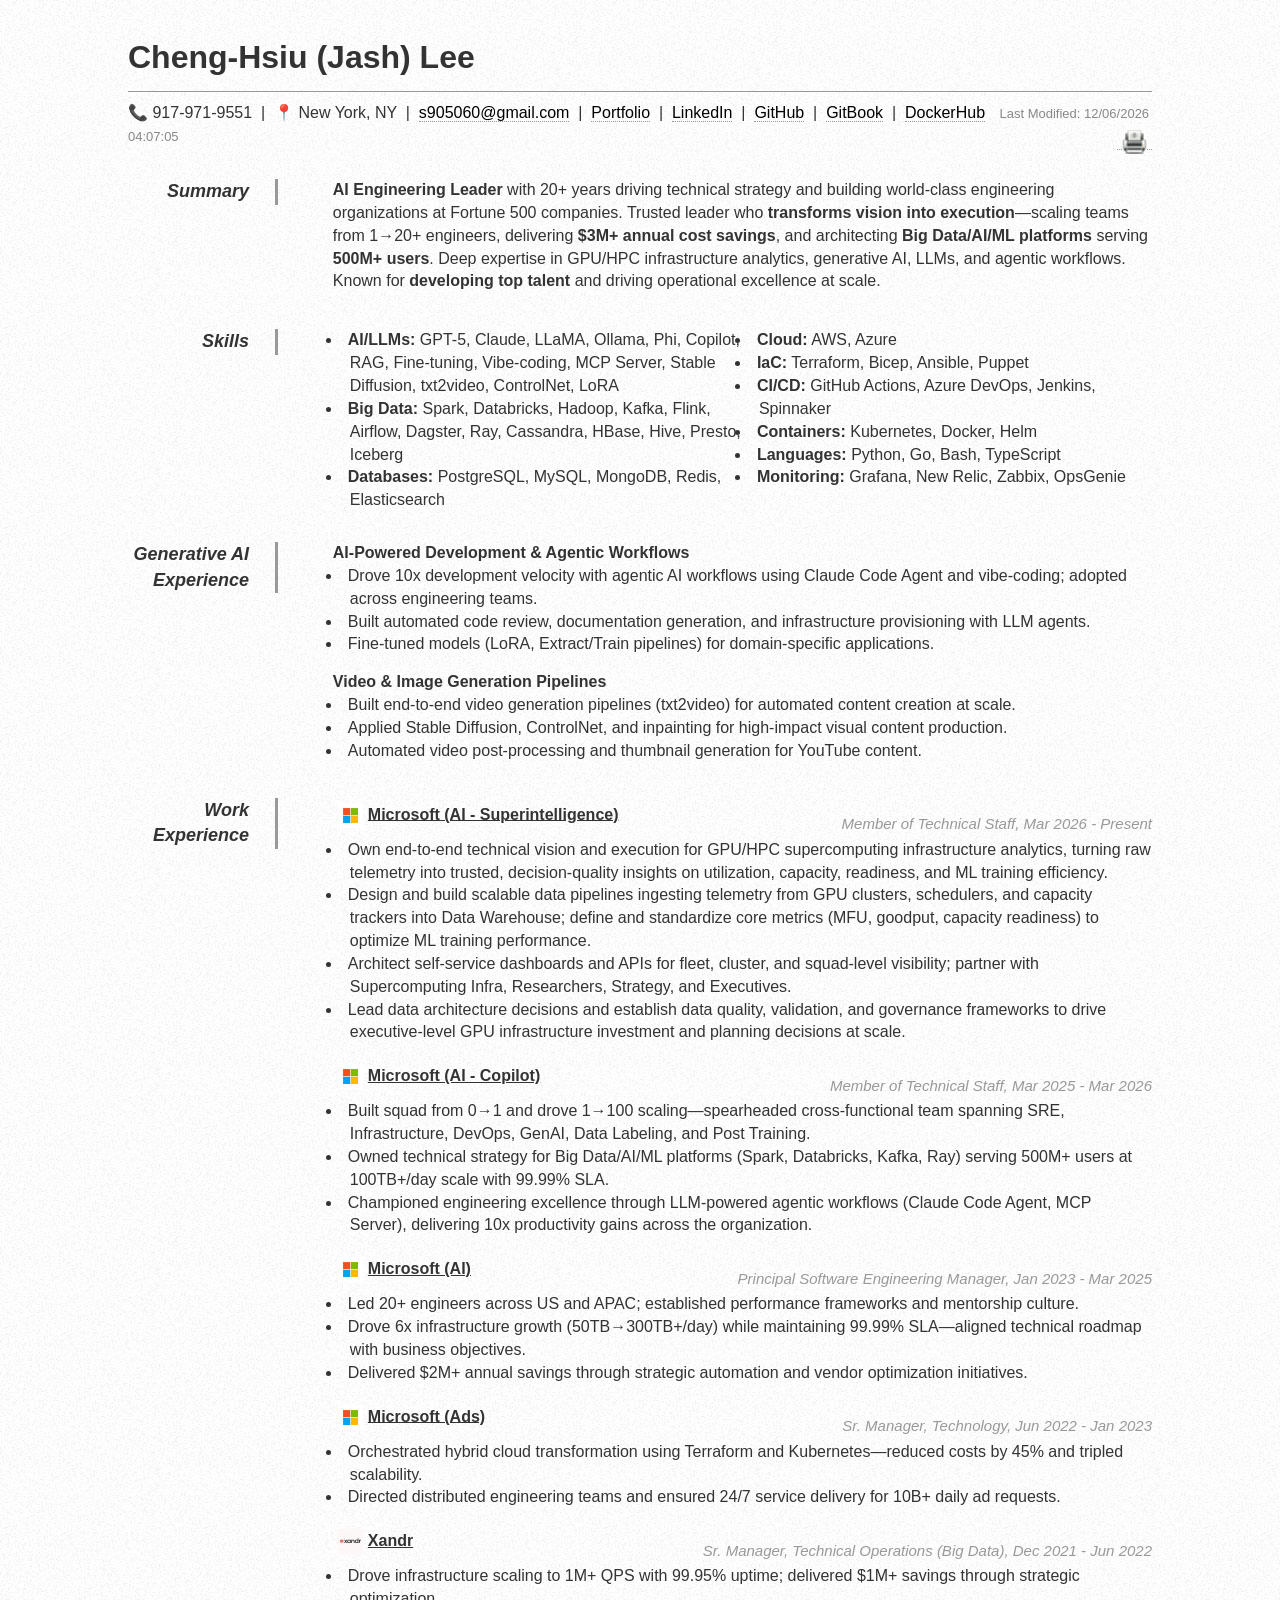
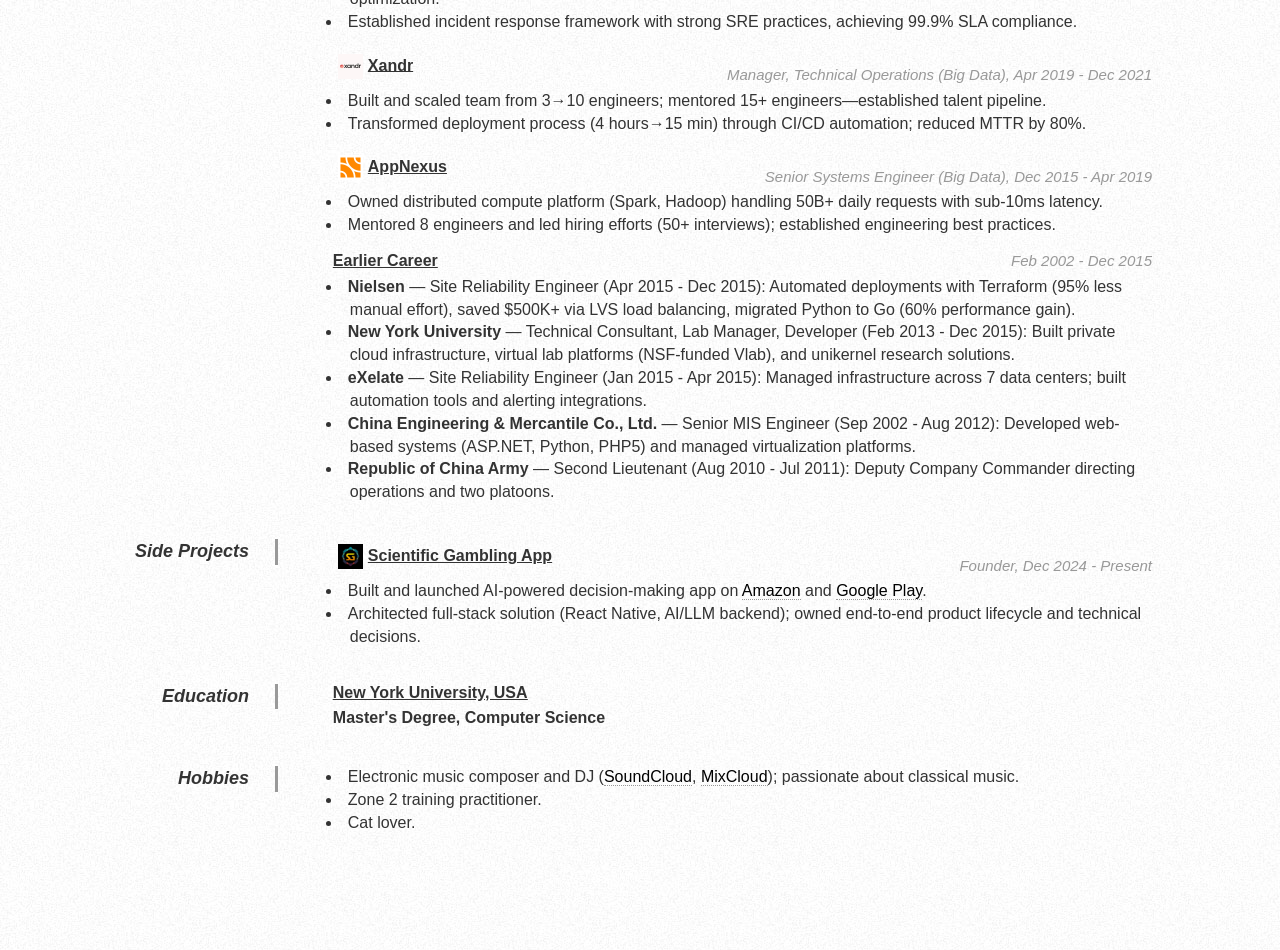
==== commit e05e1915: "Remove retention/promotion metrics (hard to prove across all roles)" ====
--- a/index.html
+++ b/index.html
@@ -73,7 +73,7 @@
             <dt>Summary</dt>
             <dd>
                 <p>
-                    <strong>AI Engineering Leader</strong> with 20+ years driving technical strategy and building world-class engineering organizations at Fortune 500 companies. Trusted leader who <b>transforms vision into execution</b>—scaling teams from 1→20+ engineers, delivering <b>$3M+ annual cost savings</b>, and architecting <b>Big Data/AI/ML platforms</b> serving <b>500M+ users</b>. Deep expertise in GPU/HPC infrastructure analytics, generative AI, LLMs, and agentic workflows. Known for <b>developing top talent</b> (95% retention, 5+ promotions) and driving operational excellence at scale.
+                    <strong>AI Engineering Leader</strong> with 20+ years driving technical strategy and building world-class engineering organizations at Fortune 500 companies. Trusted leader who <b>transforms vision into execution</b>—scaling teams from 1→20+ engineers, delivering <b>$3M+ annual cost savings</b>, and architecting <b>Big Data/AI/ML platforms</b> serving <b>500M+ users</b>. Deep expertise in GPU/HPC infrastructure analytics, generative AI, LLMs, and agentic workflows. Known for <b>developing top talent</b> and driving operational excellence at scale.
                 </p>
             </dd>
 
@@ -133,7 +133,7 @@
                 
                 <h2><img src="images/microsoft.jpeg" alt="Microsoft">Microsoft (AI)<span>Principal Software Engineering Manager, Jan 2023 - Mar 2025</span></h2>
                 <ul>
-                    <li>Led 20+ engineers across US and APAC; established performance frameworks achieving 95% retention and 5 promotions.</li>
+                    <li>Led 20+ engineers across US and APAC; established performance frameworks and mentorship culture.</li>
                     <li>Drove 6x infrastructure growth (50TB→300TB+/day) while maintaining 99.99% SLA—aligned technical roadmap with business objectives.</li>
                     <li>Delivered $2M+ annual savings through strategic automation and vendor optimization initiatives.</li>
                 </ul>
@@ -152,7 +152,7 @@
                 
                 <h2><img src="images/xandr.jpeg" alt="Xandr">Xandr<span>Manager, Technical Operations (Big Data), Apr 2019 - Dec 2021</span></h2>
                 <ul>
-                    <li>Built and scaled team from 3→10 engineers; mentored 15+ engineers with 60% promoted—established talent pipeline.</li>
+                    <li>Built and scaled team from 3→10 engineers; mentored 15+ engineers—established talent pipeline.</li>
                     <li>Transformed deployment process (4 hours→15 min) through CI/CD automation; reduced MTTR by 80%.</li>
                 </ul>
                 
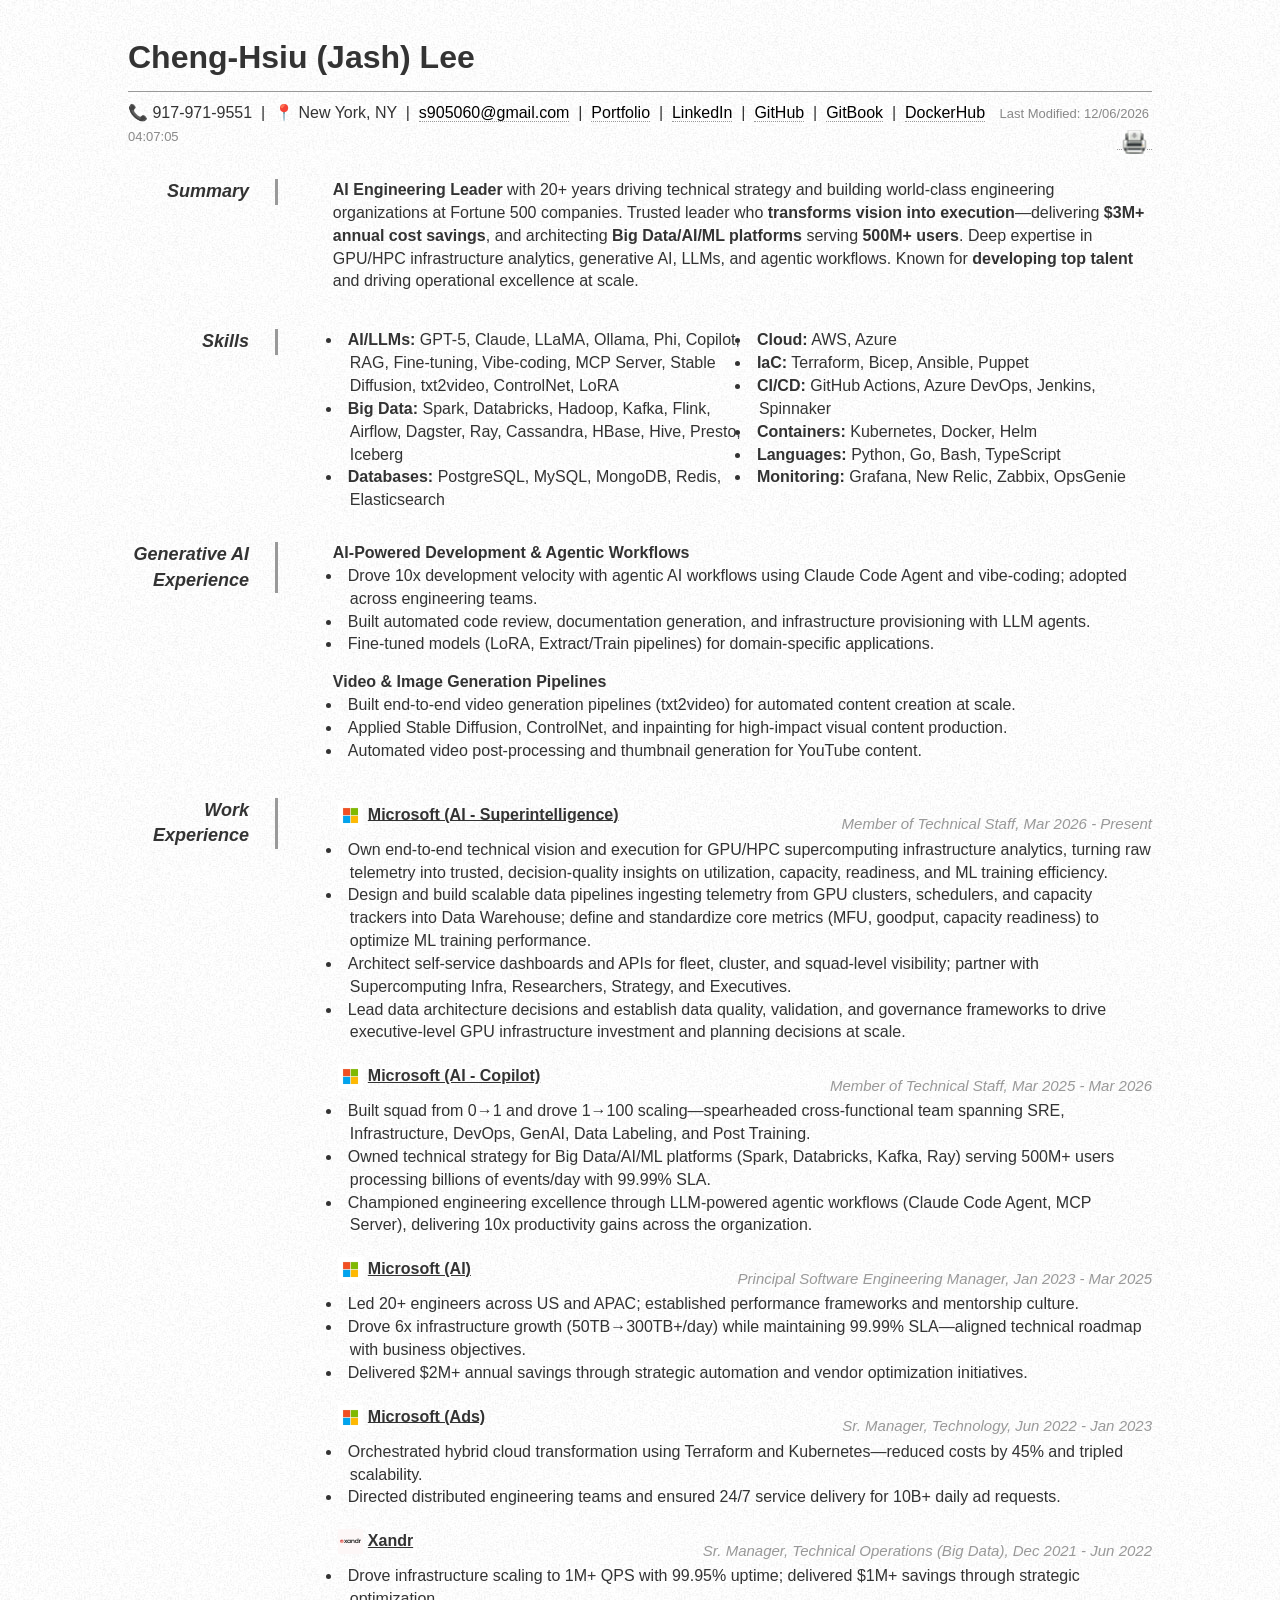
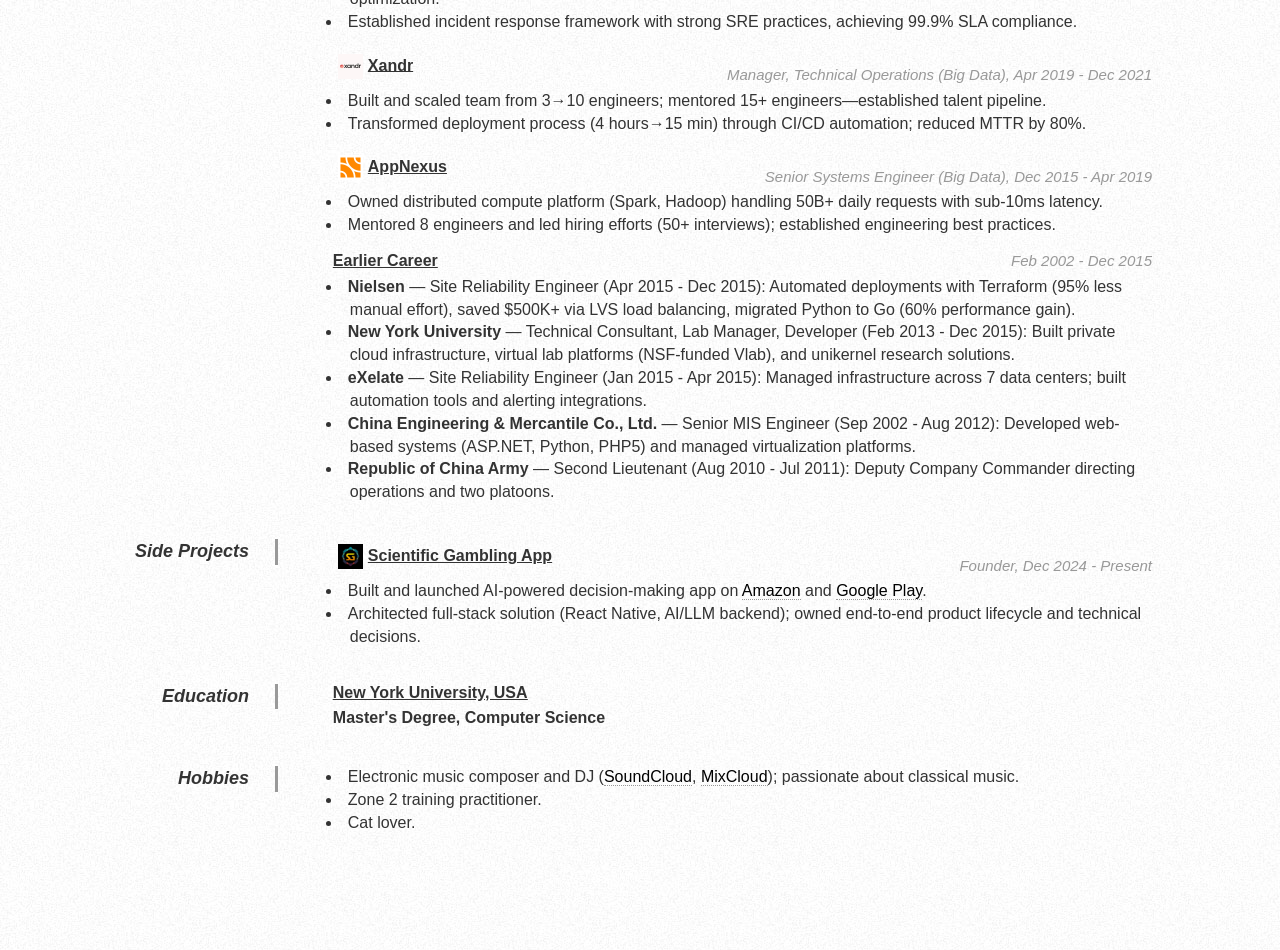
==== commit 67aa0aa3: "Update Copilot bullet: 100TB to billions of events, remove scaling 1→20+" ====
--- a/index.html
+++ b/index.html
@@ -73,7 +73,7 @@
             <dt>Summary</dt>
             <dd>
                 <p>
-                    <strong>AI Engineering Leader</strong> with 20+ years driving technical strategy and building world-class engineering organizations at Fortune 500 companies. Trusted leader who <b>transforms vision into execution</b>—scaling teams from 1→20+ engineers, delivering <b>$3M+ annual cost savings</b>, and architecting <b>Big Data/AI/ML platforms</b> serving <b>500M+ users</b>. Deep expertise in GPU/HPC infrastructure analytics, generative AI, LLMs, and agentic workflows. Known for <b>developing top talent</b> and driving operational excellence at scale.
+                    <strong>AI Engineering Leader</strong> with 20+ years driving technical strategy and building world-class engineering organizations at Fortune 500 companies. Trusted leader who <b>transforms vision into execution</b>—delivering <b>$3M+ annual cost savings</b>, and architecting <b>Big Data/AI/ML platforms</b> serving <b>500M+ users</b>. Deep expertise in GPU/HPC infrastructure analytics, generative AI, LLMs, and agentic workflows. Known for <b>developing top talent</b> and driving operational excellence at scale.
                 </p>
             </dd>
 
@@ -127,7 +127,7 @@
                 <h2><img src="images/microsoft.jpeg" alt="Microsoft">Microsoft (AI - Copilot)<span>Member of Technical Staff, Mar 2025 - Mar 2026</span></h2>
                 <ul>
                     <li>Built squad from 0→1 and drove 1→100 scaling—spearheaded cross-functional team spanning SRE, Infrastructure, DevOps, GenAI, Data Labeling, and Post Training.</li>
-                    <li>Owned technical strategy for Big Data/AI/ML platforms (Spark, Databricks, Kafka, Ray) serving 500M+ users at 100TB+/day scale with 99.99% SLA.</li>
+                    <li>Owned technical strategy for Big Data/AI/ML platforms (Spark, Databricks, Kafka, Ray) serving 500M+ users processing billions of events/day with 99.99% SLA.</li>
                     <li>Championed engineering excellence through LLM-powered agentic workflows (Claude Code Agent, MCP Server), delivering 10x productivity gains across the organization.</li>
                 </ul>
                 
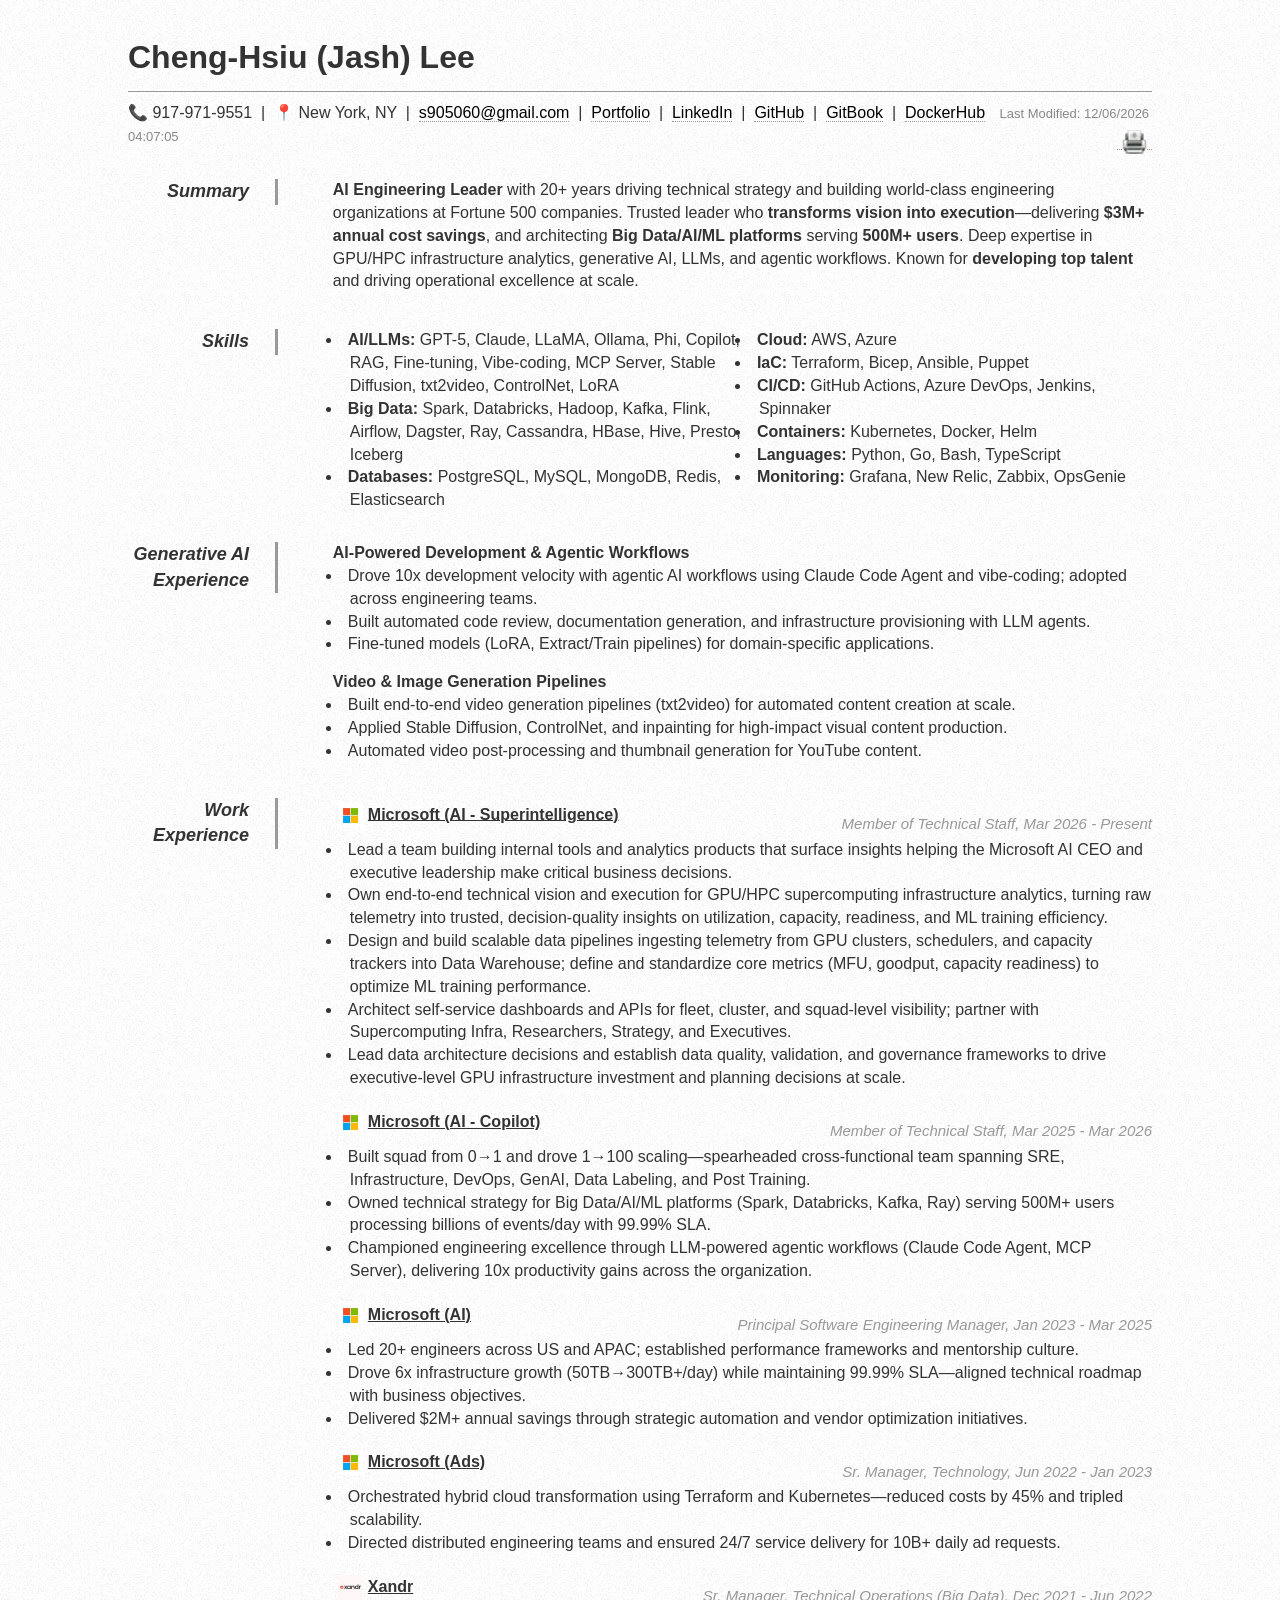
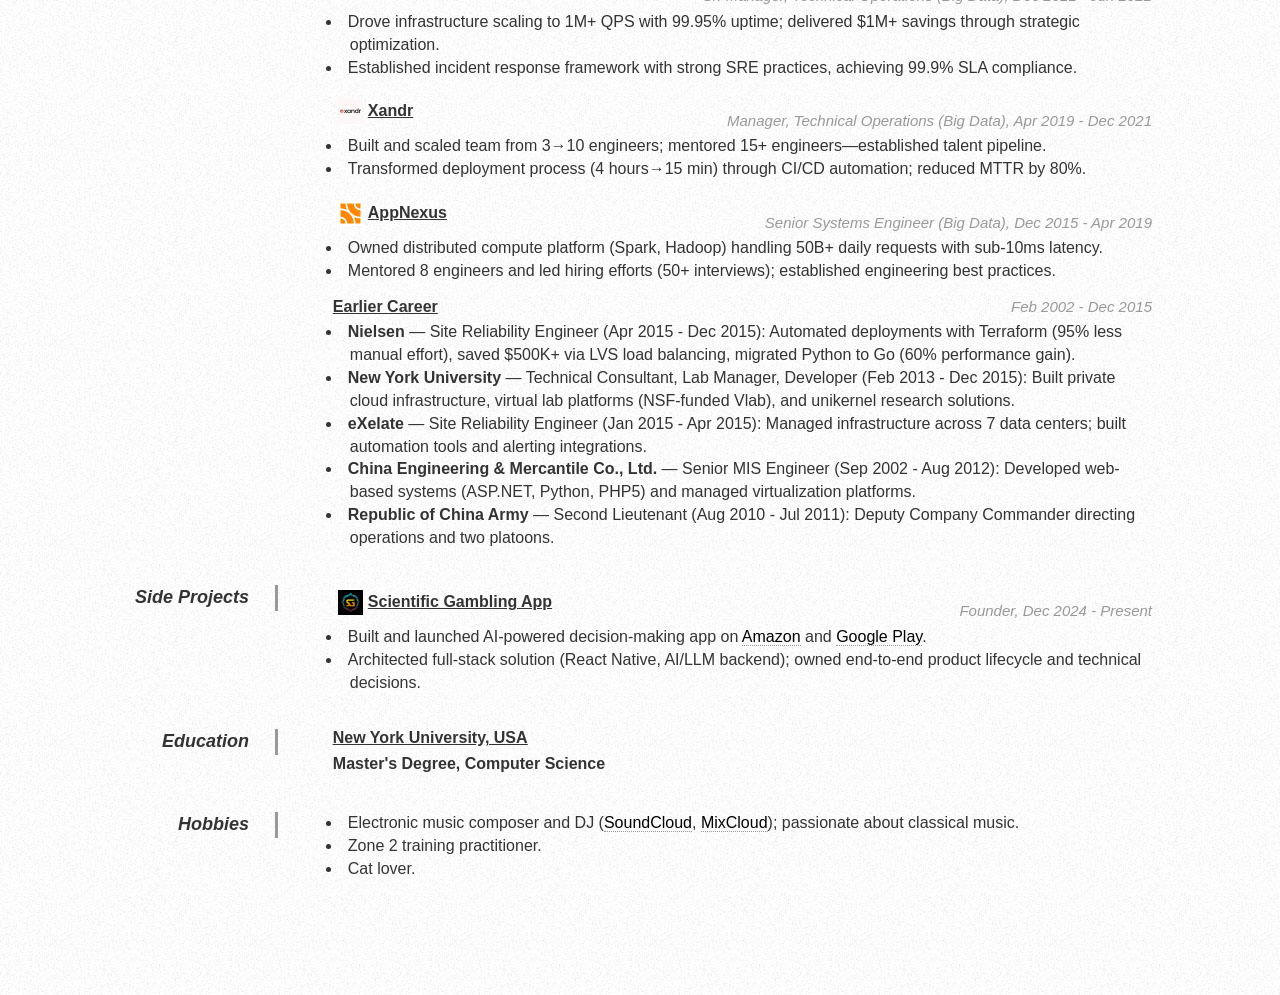
==== commit 16aa6063: "Add executive-insights leadership bullet to Superintelligence role Co-authored-by: Copilot App <2235" ====
--- a/index.html
+++ b/index.html
@@ -118,6 +118,7 @@
                 <!-- Dynamic content will be generated here -->
                 <h2><img src="images/microsoft.jpeg" alt="Microsoft">Microsoft (AI - Superintelligence)<span>Member of Technical Staff, Mar 2026 - Present</span></h2>
                 <ul>
+                    <li>Lead a team building internal tools and analytics products that surface insights helping the Microsoft AI CEO and executive leadership make critical business decisions.</li>
                     <li>Own end-to-end technical vision and execution for GPU/HPC supercomputing infrastructure analytics, turning raw telemetry into trusted, decision-quality insights on utilization, capacity, readiness, and ML training efficiency.</li>
                     <li>Design and build scalable data pipelines ingesting telemetry from GPU clusters, schedulers, and capacity trackers into Data Warehouse; define and standardize core metrics (MFU, goodput, capacity readiness) to optimize ML training performance.</li>
                     <li>Architect self-service dashboards and APIs for fleet, cluster, and squad-level visibility; partner with Supercomputing Infra, Researchers, Strategy, and Executives.</li>
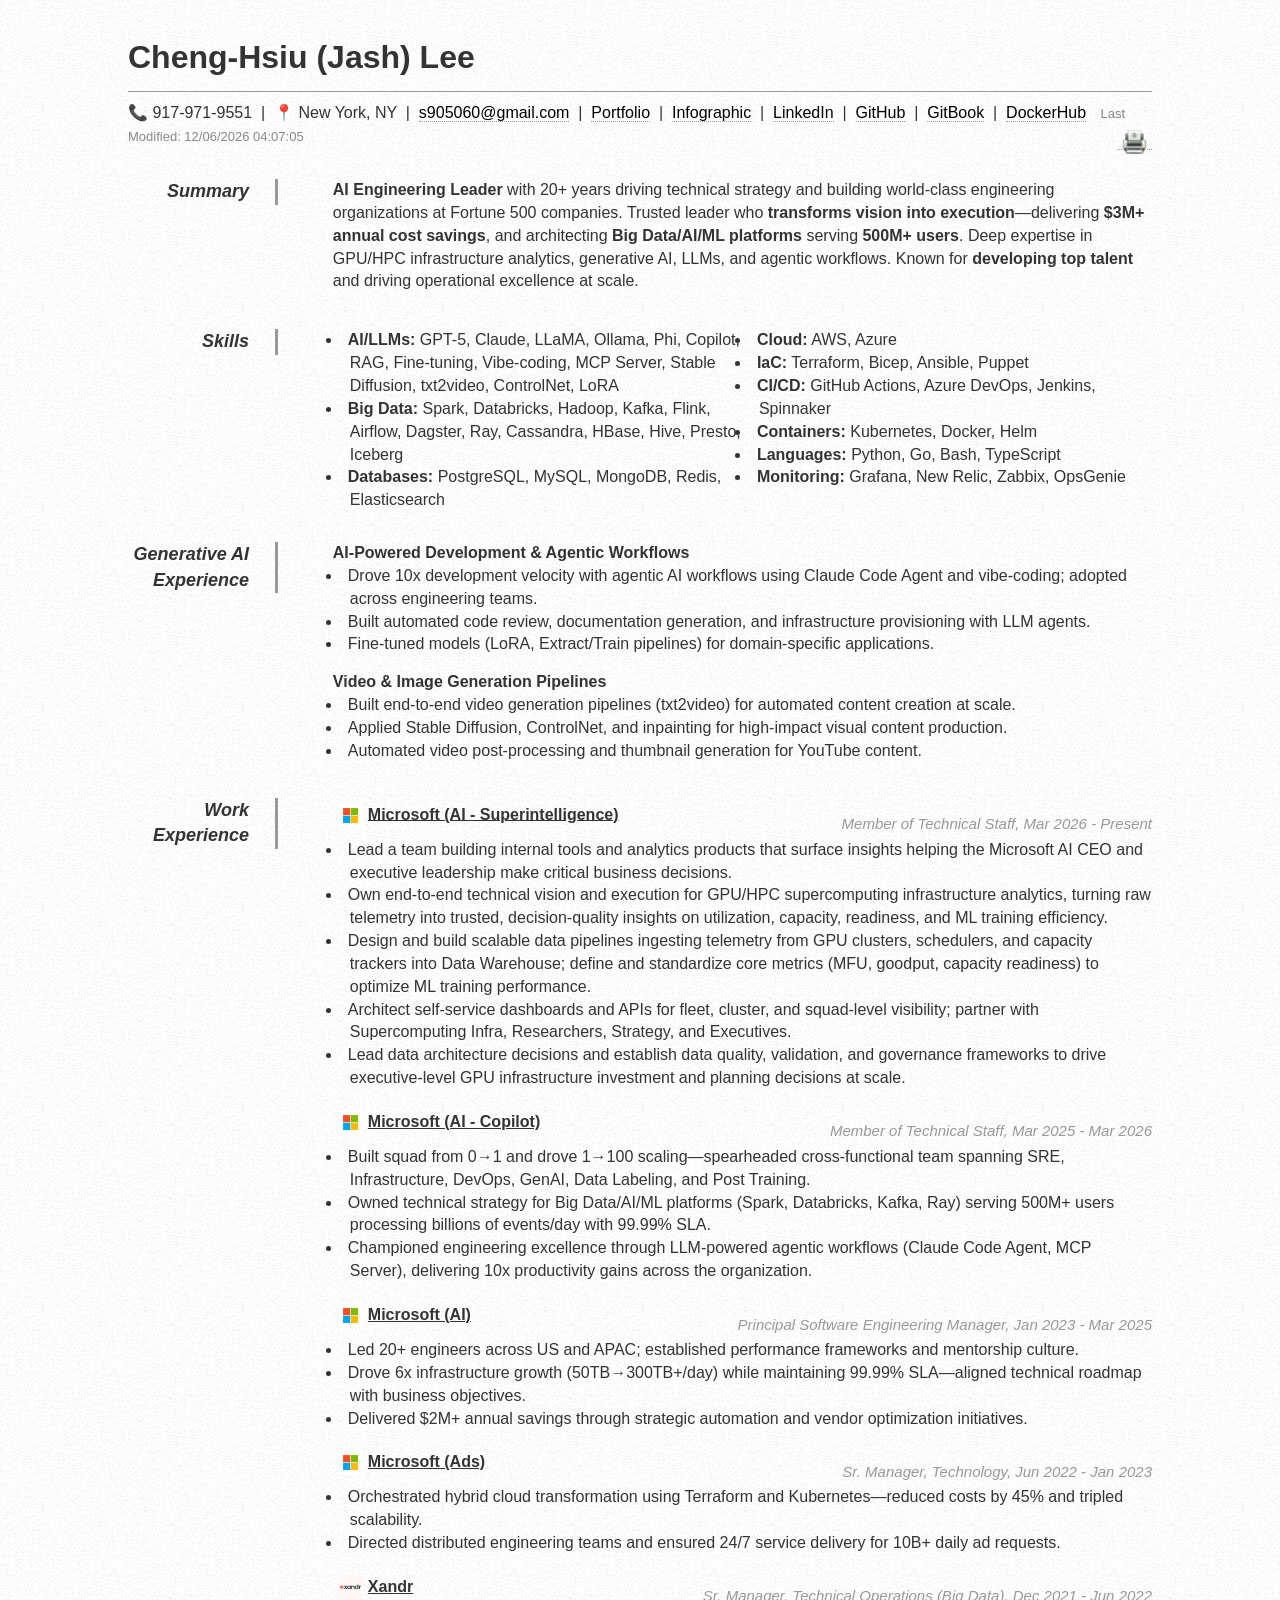
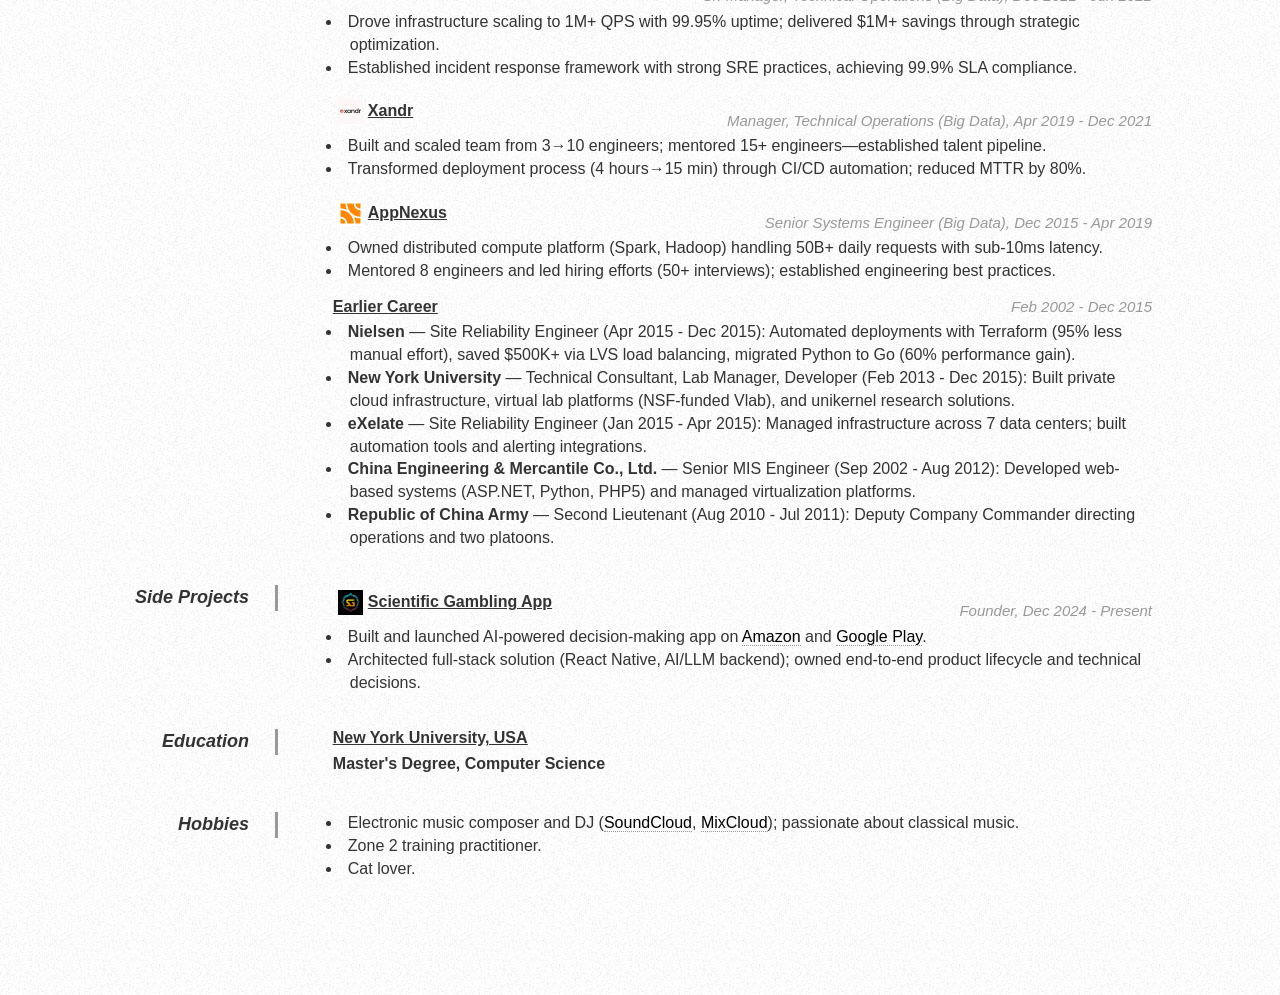
==== commit e36f08e5: "feat(resume): add interactive career infographic page - infographic.html: chaptered career map drawn" ====
--- a/index.html
+++ b/index.html
@@ -57,6 +57,7 @@
             📍 New York, NY &nbsp;|&nbsp;
             <a class="email" href="mailto:s905060@gmail.com">s905060@gmail.com</a> &nbsp;|&nbsp;
             <a href="https://s905060.github.io/">Portfolio</a> &nbsp;|&nbsp;
+            <a href="infographic.html">Infographic</a> &nbsp;|&nbsp;
             <a href="https://www.linkedin.com/in/jash-lee-8b174264/" target="_blank">LinkedIn</a> &nbsp;|&nbsp;
             <a href="https://github.com/s905060" target="_blank">GitHub</a> &nbsp;|&nbsp;
             <a href="https://s905060.gitbooks.io/site-reliability-engineer-handbook" target="_blank">GitBook</a> &nbsp;|&nbsp;
